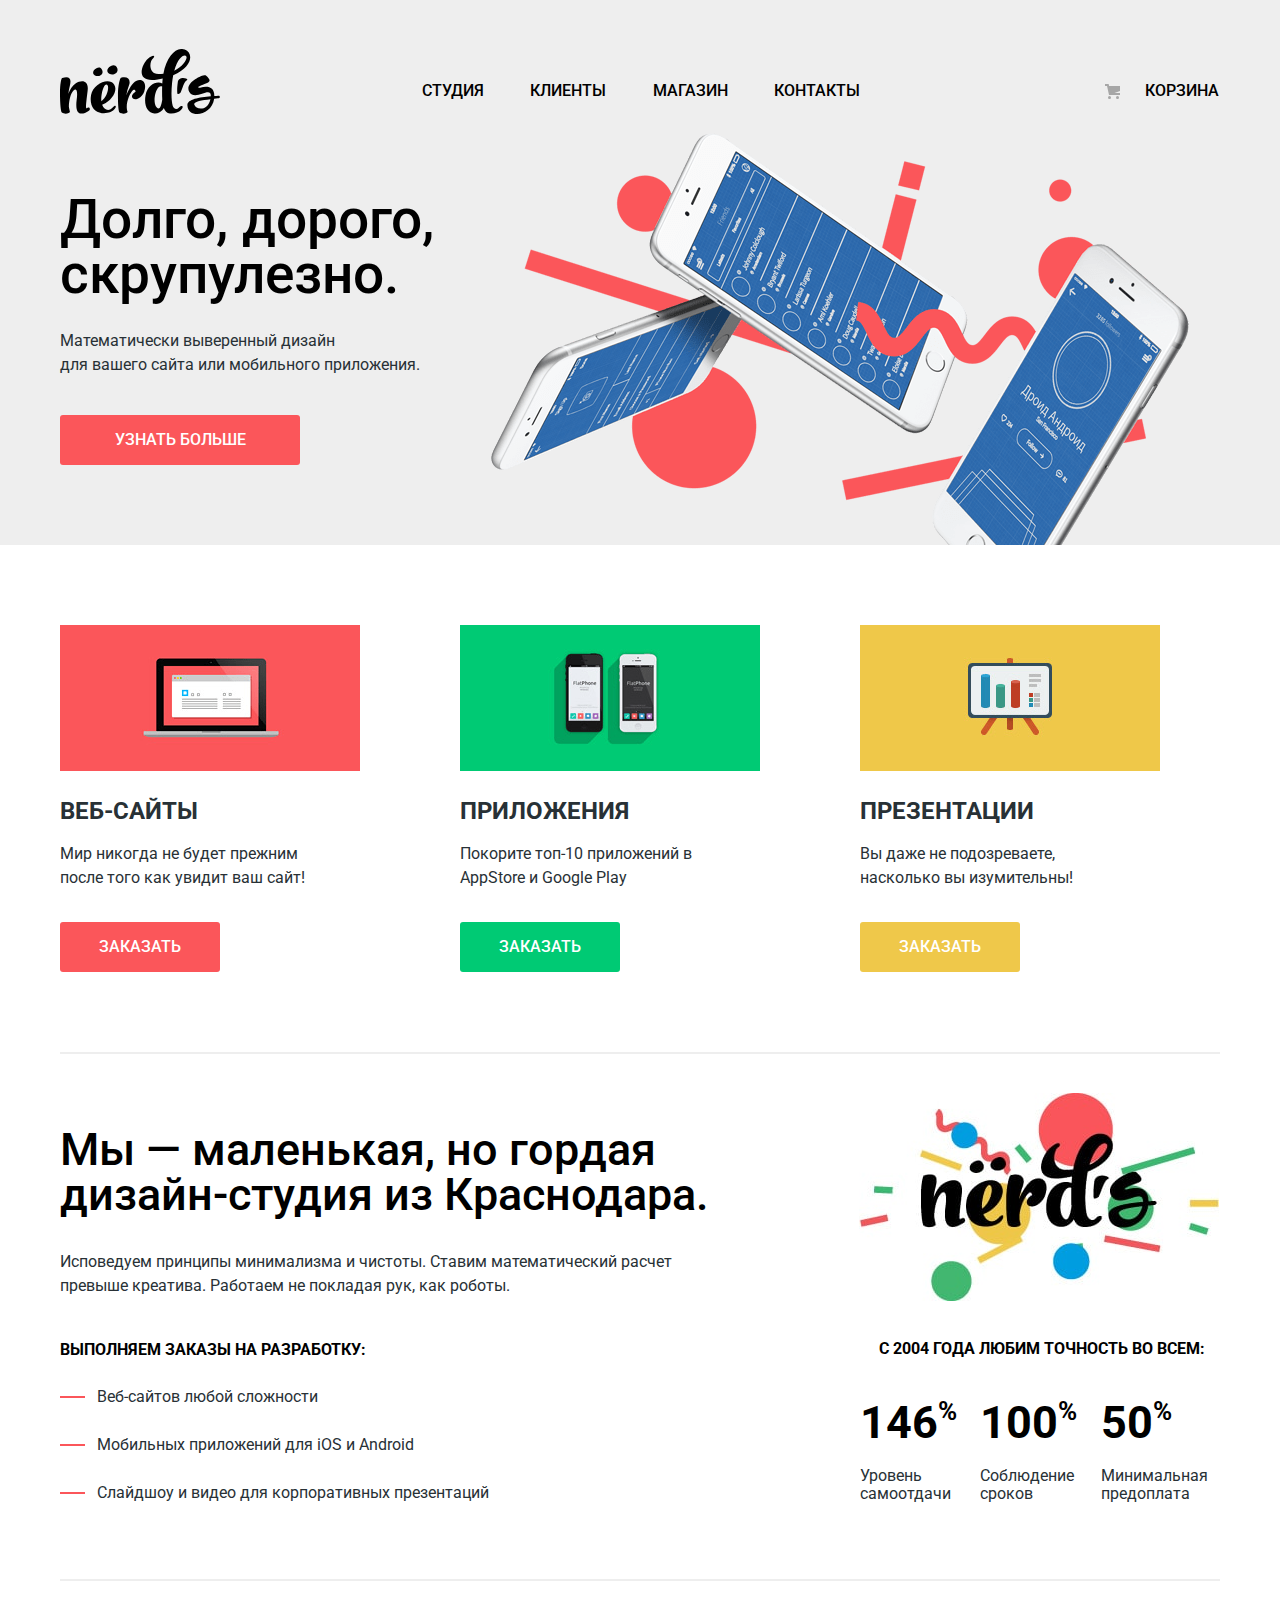
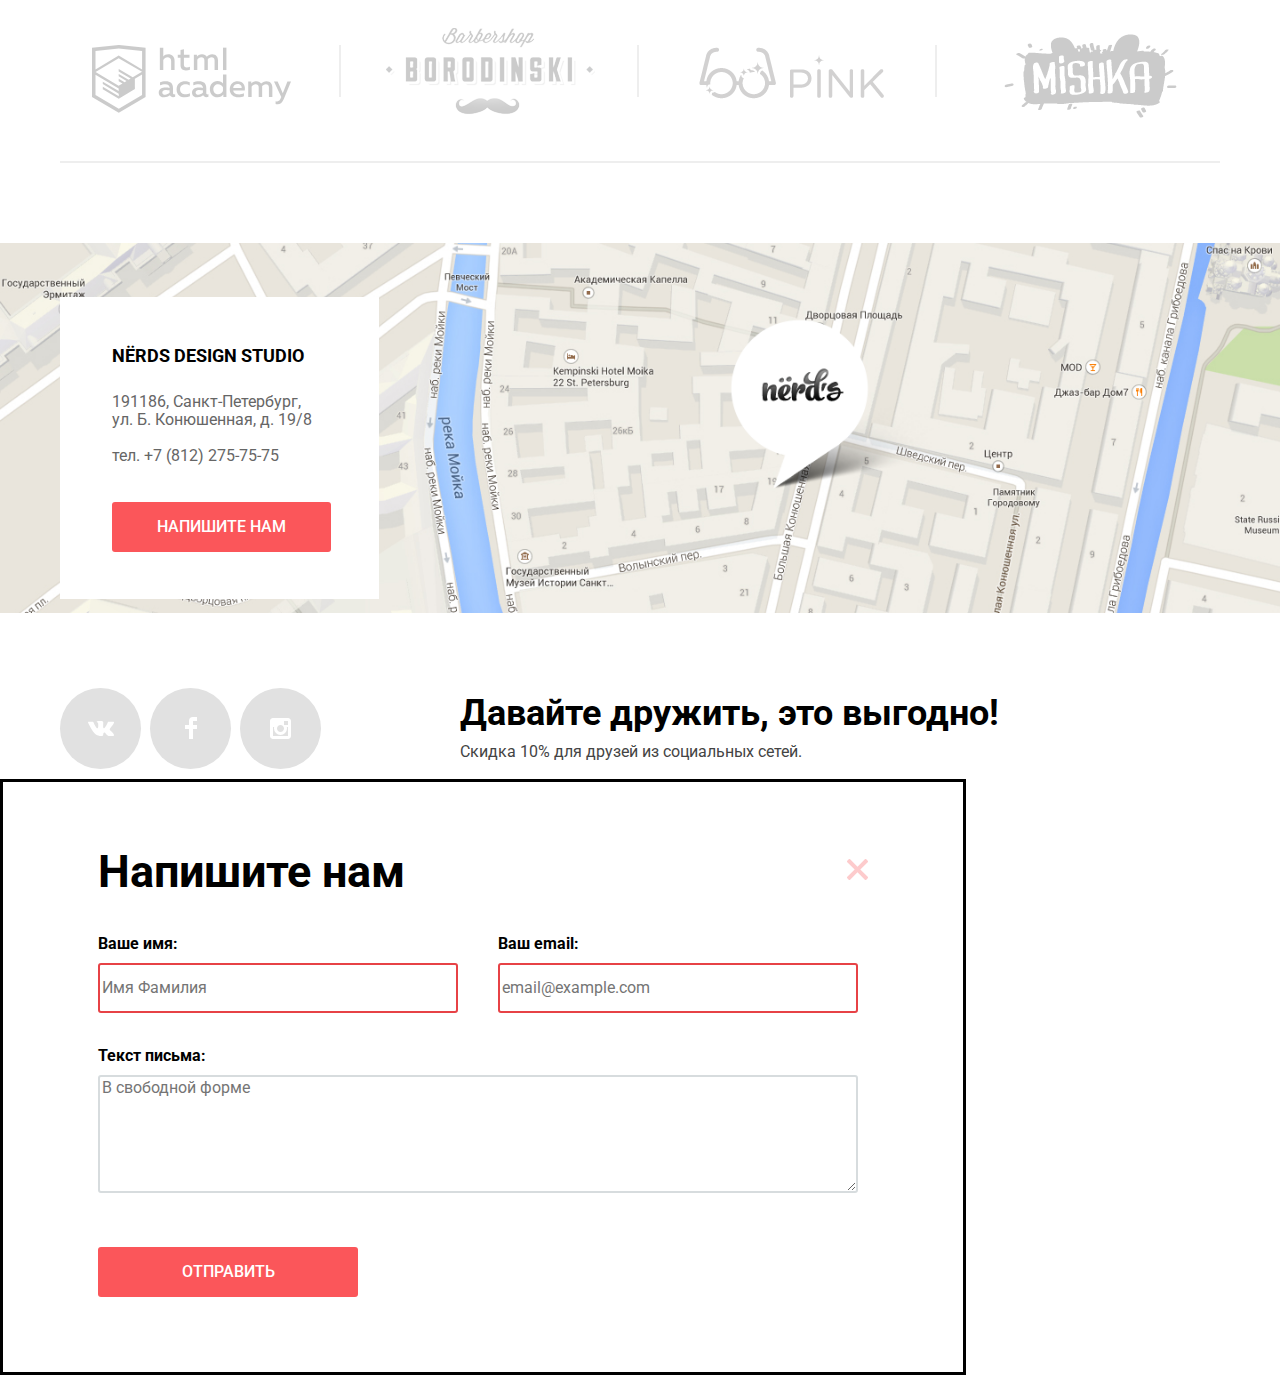
==== index.html @ 4879857f "Допилил сетку" ====
<!DOCTYPE html>
<html class="page" lang="ru">
<head>
	<meta charset="utf-8">
	<title>HTML Academy: Нёрдс</title>
	<link href="https://fonts.googleapis.com/css2?family=Roboto:wght@400;500;700&display=swap" rel="stylesheet">
	<link rel="stylesheet" href="css/styles.css">
</head>
<body class="page-body">
    <header class="main-header">
    	<div class="container">
    		<div class="main-navigation-wrapper">
    		    <a class="logo"><img src="img/nerds-logo.svg" width="160" height="65" alt="Nerds-логотоп компании"></a>
		        <nav class="main-navigation">
		    	    <ul class="site-navigation">
		    		    <li><a href="#">Студия</a></li>
		    		    <li><a href="#">Клиенты</a></li>
		    		    <li><a href="catalog.html">Магазин</a></li>
		    		    <li><a href="#">Контакты</a></li>
		    	    </ul>
		        </nav>
		        <div class="cart">
		        	<a href="#">Корзина</a>
		        </div>
	    	</div>
    	</div>
        <div class="slider">
        	<div class="container">
	    	    <div class="slider-images">
	        		<figure class="slide slide1">
		                <article class="slide-item">
		                    <h2>Долго, дорого,<br>скрупулезно.</h2>
		                    <p>Математически выверенный дизайн<br>
		                        для вашего сайта или мобильного приложения.
		                    </p>
		                    <a href="#">Узнать больше</a>
		                </article>
		        		<!-- <img src="img/slide1.png" width="760" height="431" alt="Три мобильных телефона"> -->
	        		</figure>
	        		<figure class="slide slide2 slide-hidden">
		                <article class="slide-item">
		                    <h2>Любим математику<br>как никто другой</h2>
		                    <p>Ни какого креатива, только математические формулы<br>для расчета идеальных пропорций</p>
		                    <a href="#">Узнать больше</a>
		                </article>
		        		<img src="img/slide2.png" width="760" height="431" alt="Два монитора">
	        		</figure>
	        		<figure class="slide slide3 slide-hidden">
		                <article class="slide-item">
		                    <h2>Только ночь,<br>только хардкор</h2>
		                    <p>Работаем днем, как все? Мы против этого.<br>
		                        Ближе к полуночи работа только начинается.
		                    </p>
		                    <a href="#">Узнать больше</a>
		                </article>
		        		<img src="img/slide3.png" width="760" height="431" alt="Телефон и планшет">
	        		</figure>
	    	    </div>
	    	    <div class="slider-switch visually-hidden">
	                <fieldset>
	                    <legend class="visually-hidden">Выбор слайда</legend>
	        		        <input type="radio" name="slide" value="1" checked aria-label="Перейти к первому слайду">
	        		        <input type="radio" name="slide" value="2" aria-label="Перейти к вторму слайду">
	        		        <input type="radio" name="slide" value="3" aria-label="Перейти к третьему слайду">
	                </fieldset>
	            </div>
    	    </div>
    	</div>
    </header>
    <main>
    	<h1 class="visually-hidden">Нёрдс - дизайн-студия из Краснодара</h1>
        <section>
    	    <h2 class="visually-hidden">Наши услуги</h2>
    	    <div class="container">
	    	    <ul class="services">
		            <li class="services-website">
	                	<img src="img/icon-web.png" width="300" height="146" alt="Ноутбук">
			            <h3>Веб-сайты</h3>
	        		    <p>Мир никогда не будет прежним<br>
	        		    после того как увидит ваш сайт!
	        		    </p>
	        		    <a class="button-services" href="#">Заказать</a>
			        </li>
			        <li class="services-apps">
	                	<img src="img/icon-apps.png" width="300" height="146" alt="Два мобильных телефона">
	          		  	<h3>Приложения</h3>
	          		  	<p>Покорите топ-10 приложений в<br>
	          		  		AppStore и Google Play
	          		  	</p>
	          		  	<a class="button-services" href="#">Заказать</a>
	          	</li>
	          	<li class="services-presentation">
	                <img src="img/icon-presentation.png" width="300" height="146" alt="Флипчарт">
	          		<h3>Презентации</h3>
	          		<p>Вы даже не подозреваете,<br>
	          		  насколько вы изумительны!
	          		</p>
	          		<a class="button-services" href="#">Заказать</a>
	              	</li>
	            </ul>
        	</div>
        </section>
        <div class="container">
        	<div class="main-article-wrapper">
        	    <article class="main-article">
		        	<p class="main-article-header">Мы — маленькая, но гордая дизайн-студия из Краснодара.</p>
		          	<p>Исповедуем принципы минимализма и чистоты. Ставим математический расчет<br>
		          	превыше креатива. Работаем не покладая рук, как роботы.
		          	</p>
		          	<h4>Выполняем заказы на разработку:</h4>
		          	<ul class="list-jobs">
		          		<li>Веб-сайтов любой сложности</li>
		          		<li>Мобильных приложений для iOS и Android</li>
		          		<li>Слайдшоу и видео для корпоративных презентаций</li>
		          	</ul>
		        </article>
		        <section class="aside">
		        	  	<img class="img-logo-color" src="img/nerds-logo-color.jpg" width="360" height="208" alt="Логотип в цвете">
		        	  	<table class="advantage">
		        	  		<caption>C 2004 года Любим точность во всем:</caption>
		        		    <tr class="big-text">
		            			<td>146<span>%</span></td>
		            			<td>100<span>%</span></td>
		            			<td>50<span>%</span></td>
		        		    </tr>
		            		<tr class="advantage-tr2">
		            			<td>Уровень самоотдачи</td>
		            			<td>Соблюдение сроков</td>
		            			<td>Минимальная предоплата</td>
		            		</tr>
		        		</table>
		        </section>
	    	</div>
    	</div>
        <section class="partners">
        	<div class="container">
        		<h2 class="visually-hidden">Наши партнеры</h2>
		        	<ul class="partners-list">
	            	<li class="partners-item-1">
	        			<a href="#"><img src="img/logo-html-academy.svg" width="199" height="68" alt="HTML Academy"></a>
	        		</li>
	        		<li class="partners-item-2">
	        			<a href="#"><img src="img/logo-borodinski.svg" width="209" height="90" alt="Borodinski"></a>
	        		</li>
	        		<li class="partners-item-3">
	        			<a href="#"><img src="img/logo-pink.svg" width="185" height="52" alt="Pink"></a>
	        		</li>
	        		<li class="partners-item-4">
	        			<a href="#"><img src="img/logo-mishka.svg" width="173" height="84" alt="MISHKA"></a>
	        		</li>
	            </ul>
		    </div>
        </section>	
    </main>
    <footer>
      	<section class="map">
      		<a href="#"><img class="map-img" src="img/map.png" width="1180" height="416" alt="Map"></a>
      		<div class="container">
	      		<section class="adress">
		      	    <h2>Nёrds design studio</h2>
		          	<p>191186, Санкт-Петербург,<br>
		          	ул. Б. Конюшенная, д. 19/8<br><br>
		          	тел. +7 (812) 275-75-75
		          	</p>
		          	<a href="#">Напишите нам</a>
	      		</section>
	      	</div>
      	</section>
      	<div class="container">
        	<div class="social">
		       	<section class="social-button">
	        		<ul>
	            		<li><a href="#"><span class="visually-hidden">Вконтакте</span><img src="img/vk-icon.svg" width="26" height="15" alt="Вконтакте"></a></li>
	            		<li><a href="#"><span class="visually-hidden">Фейсбук</span><img src="img/fb-icon.svg" width="12" height="22" alt="Фейсбук"></a></li>
	            		<li><a href="#"><span class="visually-hidden">Инстаграм</span><img src="img/insta-icon.svg" width="21" height="21" alt="Инстаграм"></a></li>
	        	    </ul>
		        </section>
		        <section class="social-text">
		        	<h2>Давайте дружить, это выгодно!</h2>
		        	<p>Скидка 10% для друзей из социальных сетей.</p>
		        </section>
		    </div>
	    </div>
    </footer>
    <form class="popup-feedback" action="https://echo.htmlacademy.ru" method="post">
    	<div class="popup-feedback-container">
	    	<div class="popup-feedback-header">
	    		<h2>Напишите нам</h2>
	        	<button class="button-close"><img src="img/close-cross.svg" alt="Закрыть"></button>
	        </div>
	        <div class="popup-feedback-personal">
		        <label>
		            <span>Ваше имя:</span>
		            <input type="text" name="name" placeholder="Имя Фамилия" required>
		        </label>
		        <label>
		            <span>Ваш email:</span>
		            <input type="email" name="email" placeholder="email@example.com" required>
		        </label>
		    </div>
		    
		        <label>
		            <span>Текст письма:</span>
		            <textarea class="popup-textarea" name="textarea" placeholder="В свободной форме" required></textarea>
		        </label>
		    <button class="button-submit" type="submit">Отправить</button>
	    </div>
    </form>
</body>
</html>
---- css/styles.css ----
/*---------------GLOBAL---------------*/

/*outline: 5px solid rgba(0, 255, 255, 0.3);
  	outline-offset: -5px;*/

:root {
	--white: #FFFFFF;
	--grey-extra-light: #D7DCDE;
	--grey-light: #B4B9BB;
    --grey: #EEEEEE;
	--grey-dark: #DFDFDF;
	--grey-extra-dark: #D5D5D5;
	--grey-special: #666666;
	--grey-for-social: #E1E1E1;
	--grey-page-button: #DBDBDB;

	--black: #000000;
	--black-light: #283136;
	--black-extra-light: #444444;
	
	--red: #FB565A;
	--red-dark: #E74246;
	--red-extra-dark: #D7373B;

	--green: #00CA74;
	--green-dark: #00BC6C;
	--green-extra-dark: #00AA62;

	--yellow: #EFC84A;
	--yellow-dark: #EAB534;
	--yellow-extra-dark: #E5A722;
}

body {
	min-width: 1180px;
	margin: 0;
	padding: 0;
	font-family: "Roboto", "Arial", sans-serif;
	font-size: 16px;
	line-height: 24px;
	font-weight: 400;
	color: var(--black);
	background-color: var(--white);
}

a {
	text-decoration: none;
}

img {
	max-width: 100%;
	height: auto;
}

h1 {
	margin: 0;
	font-weight: 500;
	font-size: 55px;
	line-height: 55px;
}
figure {
	margin: 0;
}

.visually-hidden {
	display: none;
}

.page {
  height: 100%;
}

.page-body {
  min-height: 100%;
  display: grid;
  grid-template-rows: min-content 1fr min-content;
  align-content: start;
}



/*---------------INDEX.HTML---------------*/
.main-header {
	background-color: var(--grey);	
}

.logo {
	
}

.main-navigation-wrapper {
	margin-top: 49px;
	width: 100%;
	display: flex;
  	justify-content: flex-start;
}
 
 .container {
  width: 1160px;
  margin: 0 auto;
  padding: 0 10px;
}

a.logo {
	display: block;
	margin-right: 202px;
}
a.logo:focus {
	opacity: 0.3;
}

.main-navigation, .cart {
	line-height: 30px;
	font-weight: 500;
	text-transform: uppercase;
}

.site-navigation {
	padding: 0;
	width: 438px;
	margin-top: 27px;
	list-style: none;
	display: flex;
	justify-content: space-between;
	flex-wrap: wrap;
}

.site-navigation a, .cart a {
	color: var(--black);
}

.site-navigation a:hover, .cart a:hover {
	color: #FB565A;
}

.site-navigation a:focus, .cart a:focus {
	color: var(--black);
	/*opacity: 0.3;*/
}

.cart {
	height: 30px;
	padding: 0;
	margin-left: 245px;
	margin-top: 27px;
	background-image: url('../img/cart-icon.svg');
	background-repeat: no-repeat;
	background-position: left center;
}

.cart a {
	padding: 0;
	padding-left: 40px;
}

.slide {
	display: flex;
	justify-content: space-between;
}

.slide-item {
	padding-top: 70px;
}
.slide-item img {
	padding-bottom: 5px;
}
.slide-item h2 {
	font-weight: 500;
	font-size: 55px;
	line-height: 55px;
	margin: 0;
}

.slide-item p {
	color: var(--black-light);
	margin-top: 27px;
}

.slide-item a {
	margin-top: 38px;
	margin-bottom:80px;
	font-weight: 500;
	line-height: 18px;
	text-transform: uppercase;
	color: var(--white);
	background-color: var(--red);
	border-radius: 3px;
	width: 240px;
	height: 50px;
	display: flex;
	justify-content:center;
	align-items:center;
}

.slide-item a:hover {
	background-color: var(--red-dark);
}

.slide-item a:focus {
	background-color: var(--red-extra-dark);
	color: rgba(255, 255, 255, 0.3);
	box-shadow: inset 0px 3px 0px rgba(0, 1, 1, 0.1);
}

.slide1 {
	background: url('../img/slide1.png') no-repeat;
	background-position-x: 397px;
	background-position-y: -7px;
}

.slide2 {
	background: url('../img/slide2.png') no-repeat;
	background-position: right top;
}

.slide3 {
	background: url('../img/slide3.png') no-repeat;
	background-position: right top;
}

.slide-hidden {
	display: none;
}

.slider-switch {
	position: absolute;
	left: 300px;
	bottom: 300px;
}
.slider-switch fieldset {
	border: none;
}

.services {
	list-style: none;
	color: var(--black-light);
	margin: 0;
	margin-top: 80px;
	display: flex;
	padding-left: 0;
}

.services img {
	display: block;
}

.services li:nth-child(2) {
	margin-right: 100px;
	margin-left: 100px;
}

.services h3 {
	margin: 0;
	margin-top: 25px;
	margin-bottom: 16px;
	font-weight: bold;
	font-size: 24px;
	line-height: 30px;
	text-transform: uppercase;
}

.services p {
	margin: 0;
	margin-bottom: 32px;
}

.button-services {
	font-weight: 500;
	line-height: 18px;
	text-transform: uppercase;
	color: var(--white);
	border-radius: 3px;
	width: 160px;
	height: 50px;
	display: flex;
	justify-content: center;
	align-items: center;
}

.services-website a {
	background-color: var(--red);
}

.services-website a:hover {
	background-color: var(--red-dark);
}	

.services-website a:focus {
	background-color: var(--red-extra-dark);
	color: rgba(255, 255, 255, 0.3);
	box-shadow: inset 0px 3px 0px rgba(0, 1, 1, 0.1);
}

.services-apps a {
	background-color: var(--green);
}

.services-apps a:hover {
	background-color: var(--green-dark);
}	

.services-apps a:focus {
	background-color: var(--green-extra-dark);
	color: rgba(255, 255, 255, 0.3);
	box-shadow: inset 0px 3px 0px rgba(0, 1, 1, 0.1);
}

.services-presentation a {
	background-color: var(--yellow);
}

.services-presentation a:hover {
	background-color: var(--yellow-dark);
}	

.services-presentation a:focus {
	background-color: var(--yellow-extra-dark);
	color: rgba(255, 255, 255, 0.3);
	box-shadow: inset 0px 3px 0px rgba(0, 1, 1, 0.1);
}

.main-article p, .list-jobs {
	color: var(--black-light);
}

.main-article-wrapper {
	padding: 0;
	display: flex;
	justify-content: space-between;
	border-top: 2px solid var(--grey);
	margin-top: 80px;
	margin-bottom: 74px;
}

.main-article {
	width: 700px;
	padding-top: 73px;
}

.aside {
	padding: 0;
	padding-top: 39px;
}

.img-logo-color {
	display: block;
}

p.main-article-header {
	margin: 0;
	margin-bottom: 33px;
	font-weight: 500;
	font-size: 45px;
	line-height: 45px;
	color: var(--black);
}

.main-article h4 {
	font-weight: 700;
	text-transform: uppercase;
	margin-top: 40px;
	margin-bottom: 23px;
}

.list-jobs {
	margin: 0;
	padding: 0;
}

.list-jobs li {
	list-style: none;
	background: url('../img/red-line.png') left no-repeat;
	list-style-position: inside;
	padding-left: 37px;
	margin-bottom: 24px;
}

.list-jobs li:last-child {
	margin: 0;
}

.advantage {
	margin-top: 39px;
	width: 361px;
	line-height: 18px;
	color: var(--black-light);
	border-collapse: collapse;
}

.advantage caption {
	font-weight: 700;
	text-transform: uppercase;
	color: var(--black);
	padding-left: 4px;
	margin-bottom: 32px;
}

.advantage td {
	width: 32%;
}

.advantage-tr2 td {
	padding-top: 11px;
}

.big-text {
	padding-top: 2px;
	font-weight: 700;
	font-size: 45px;
	line-height: 64px;
	height: 64px;
	color: var(--black);
}

.big-text span{
	font-weight: 700;
	font-size: 26px;
	line-height: 40px;
	vertical-align: top;
}

.partners-list {
	height: 180px;
	padding: 0;
	margin: 0;
	margin-bottom: 80px;
	list-style: none;
	display: flex;
	border-top: 2px solid var(--grey);
	border-bottom: 2px solid var(--grey);
}

.partners-list li:nth-child(n+2) {
	background: url('../img/grey-line.png') left no-repeat;
	background-position: left center;
}

.partners-item-1 {
	box-sizing: border-box;
	flex-basis: 279px;
	padding-top: 64px;
	padding-left: 32px;
}

.partners-item-2 {
	box-sizing: border-box;
	flex: 0 0 298px;
	padding-top: 47px;
	padding-left: 47px;
}

.partners-item-3 {
	box-sizing: border-box;
	flex-basis: 298px;
	padding-top: 66px;
	padding-left: 62px;
}
.partners-item-4 {
	box-sizing: border-box;
	flex-basis: 279px;
	padding-top: 53px;
	padding-left: 69px;
}

.partners-list a {
	opacity: 0.2;
}

.partners-list a:hover {
	opacity: 1;
}

.partners-list a:focus {
	opacity: 0.1;
}

.map {
	position: relative;
}
.map-img {
	width: 100%;
}

.adress {
	box-sizing: border-box;
	position: absolute;
	top: 54px;
	background-color: var(--white);
	width: 319px;
	line-height: 18px;
	color: var(--grey-special);
	padding-left: 52px;
	margin-bottom: 117px;
}

.adress h2 {
	margin: 0;
	padding-top: 44px;
	font-weight: 700;
	font-size: 18px;
	line-height: 30px;
	text-transform: uppercase;
	color: var(--black);
}

.adress p {
	margin: 0;
	padding-top: 22px;
}

.adress a {
	width: 219px;
	height: 50px;
	display: flex;
	justify-content: center;
	align-items: center;
	margin-top: 37px;
	font-weight: 500;
	line-height: 18px;
	text-transform: uppercase;
	background-color: var(--red);
	color: var(--white);
	border-radius: 3px;
	margin-bottom: 47px;
} 

.adress a:hover {
	background-color: var(--red-dark);
}	

.adress a:focus {
	background-color: var(--red-extra-dark);
	color: rgba(255, 255, 255, 0.3);
	box-shadow: inset 0px 3px 0px rgba(0, 1, 1, 0.1);
}

.social {
	display: flex;
}

.social-button ul{
	margin: 0;
	padding: 0;
	margin-top: 68px;
	list-style: none;
	width: 261px;
	display: flex;
	justify-content: space-between;
}

.social-button li>a {
	display: flex;
	justify-content: center;
	align-items: center;
}

.social-text {
	margin-left: 139px;
	margin-top: 75px;
}

.social-text h2 {
	margin: 0;
	padding: 0;
}

.social-text p {
	margin-top: 10px;
}

.social-button {
	list-style: none;
}

.social-button a {
	display: block;
	height: 81px;
	width: 81px;
	background: var(--grey-for-social);
	border-radius: 50%;
	text-align: center;
}

.social-button a:hover {
	background-color: var(--red-dark);
}

.social-button a:focus {
	background-color: var(--red-extra-dark);
	box-shadow: inset 0px 3px 0px rgba(0, 1, 1, 0.1);
}

.social-text h2 {
	font-weight: 700;
	font-size: 36px;
	line-height: 36px;
}
.social-text p {
	line-height: 22px;
	color: var(--black-extra-light);
}


/*----------------CATALOG.HTML---------------*/
.catalog-header {
	padding-top: 55px;
	padding-bottom: 108px;
	padding-left: 208px;
}

.site-navigation-catalog {
	padding-bottom: 13px;
	border-bottom: 2px solid var(--red);
}

.parameters-header-wrapper h3, .filter legend {
	padding-left: 0;
	font-weight: 700;
	font-size: 18px;
	line-height: 30px;
	text-transform: uppercase;
}

.parameters-header {
	margin-top: 37px;
	display: flex;
	align-items: center;
}

.parameters-header h3 {
	width: 400px;
}

.parameters-header-sort {
	width: 272px;
	display: flex;
	justify-content: space-between;
}

.parameters-header-arrows {
	box-sizing: border-box;
	width: 87px;
	padding-left: 47px;
	display: flex;
	justify-content: space-between;
}

.parameters-header-sort a {
	font-size: 14px;
	line-height: 18px;
	text-transform: uppercase;
	color: var(--black);
	opacity: 0.3;
}

.parameters-header-sort a:hover {
	opacity: 0.6;
}

.parameters-header-sort a:active, .parameters-header-sort a:focus {
	opacity: 1;
}
/*НЕ ПОНЯТНО КАК СДЕЛАТЬ 2 ССЫЛКИ АКТИВНЫМИ*/
.filter-wrapper {
	display: flex;
	margin-top: 30px;
}

.filter {
	width: 260px;
	margin-right: 140px;
}

.price-bar {
	margin-bottom: 13px;
	width: 260px;
	height: 80px;
	left: 140px;
	top: 488px;
	background: var(--grey);
	border-radius: 3px;
}


.price-diapason {
	line-height: 22px;
	color: var(--black-light);
	text-transform: uppercase;
	margin-bottom: 54px;
}

.price-diapason-start {
	margin-right: 30px;
}
.price-diapason input {
	box-sizing: border-box;
	margin-left: 9px;
	font: inherit;
	text-align: center;
	width: 78px;
	height: 38px;
	border: 0px;
	background-color: var(--grey);
	border-radius: 3px;
}

.filter fieldset {
	padding: 0;
	margin: 0;
	border: none;
}

.filter ul {
	padding: 0;
	list-style: none;
}

.filter li {
	padding-left: 15px;
	padding-bottom: 20px;
	line-height: 19px;
	color: var(--black-light);
}

.filter li:last-child {
	padding-bottom: 0;
}

/*НЕ СОВСЕМ ПОКА ПОНИМАЮ КАК РАДИО И ЧЕКБОКС СТИЛИЗОВАТЬ КАРТИНКАМИ*/

.net-choise {
	margin-bottom: 45px;
}

.features-choice {
	margin-bottom: 51px;
}

.button-submit-form {
	width: 260px;
	height: 50px;
	display: flex;
	justify-content: center;
	align-items: center;
	font: inherit;
	font-weight: 500;
	line-height: 18px;
	text-transform: uppercase;
	color: var(--black);
	border-radius: 3px;
	border: 0;
	background-color: var(--grey);
}

.button-submit-form:hover {
	background-color: var(--grey-dark);
}

.button-submit-form:focus {
	background-color: var(--grey-extra-dark);
	color: rgba(0, 0, 0, 0.3);
	box-shadow: inset 0px 3px 0px rgba(0, 1, 1, 0.1);
}


.catalog {
	margin: 0;
	padding: 0;
	display: flex;
	justify-content: space-between;
	flex-wrap: wrap;
	list-style: none;
}

.catalog-item img {
	display: block;
}

.catalog-item-img-header {
	opacity: 0.12;
}

.catalog-item-img {
	box-sizing: border-box;
	border: 1px solid rgba(0, 0, 0, 0.1);
	border-radius: 0 0 5px 5px;

}

.catalog-item {
	margin-bottom: 30px;
	position: relative;
}

.catalog-item-caption {
	position: absolute;
	top: 390px;
	background-color: var(--grey);
	line-height: 18px;
	color: var(--grey-special);
	box-sizing: border-box;
	padding-top: 26px;
	text-align: center;
	width: 360px;
	height: 230px;
	display: flex;
	flex-direction: column;
	align-items: center;
	border-radius: 0 0 5px 5px;
}

.catalog-item-caption h3 {
	margin: 0;
}

.catalog-item-caption p {
	margin-bottom: 32px;
}
a.caption-header {
	font-weight: 700;
	font-size: 18px;
	line-height: 30px;
	text-transform: uppercase;
	color: var(--black);
}

a.caption-header:hover {
	color: var(--red);
}

a.caption-header:focus {
	color: var(--black);
	color: rgba(0, 0, 0, 0.3);
}


a.buy {
	margin-bottom: 44px;
	font-weight: 500;
	line-height: 18px;
	color: var(--white);
	background-color: var(--red);
	border-radius: 3px;
	width: 200px;
	height: 50px;
	display: flex;
	justify-content:center;
	align-items:center;
}

a.buy:hover {
	background-color: var(--red-dark);
}

a.buy:focus {
	background-color: var(--red-extra-dark);
	color: rgba(255, 255, 255, 0.3); 
	box-shadow: inset 0px 3px 0px rgba(0, 1, 1, 0.1);
}

.page-button {
	margin-left: 400px;
	margin-top: 55px;
	margin-bottom: 60px;
	display: flex;
}

.page-button a {
	display: flex;
	justify-content: center;
	align-items: center;
	text-transform: uppercase;
	width: 50px;
	height: 50px;
	margin-left: 11px;
	font-weight: 500;
	line-height: 18px;
	background-color: var(--grey);
	border-radius: 3px;
	color: var(--black);
}

.page-button a:last-child {
	flex-basis: 260px;
}

.page-button a:active { /*НЕ ПОНЯТНО КК СДЕЛАТЬ ЧТОБЫ РАБОТАЛО*/
	box-shadow: none;
	background-color: rgba(0, 0, 0, 0.0001);
	border-color: var(--grey-page-button);
	box-sizing: border-box;
}

.page-button a:hover {
	background-color: var(--grey-dark);
}
.page-button a:focus {
	color: rgba(0, 0, 0, 0.3);
	background-color: var(--grey-extra-dark);
	box-shadow: inset 0px 3px 0px rgba(0, 1, 1, 0.1);
}

/*---------------POPUP---------------*/

.popup-feedback {
	width: 960px;
	height: 590px;
	border-color: var(--white);
	border: 3px solid black;
}

.popup-feedback-container {
  width: 770px;
  margin: 0 auto;
  margin-top: 63px;
}
.popup-feedback-header{
	display: flex;
	justify-content: space-between;
	margin-bottom: 37px;
}

.popup-feedback h2 {
	margin: 0;
	width: 312px;
	font-weight: 700;
	font-size: 45px;
	line-height: 53px;
}


.button-close {
	padding: 0;
	border: none;
	background-color: inherit;
	opacity: 0.3;
}

.button-close:hover {
	opacity: 1;
}

.button-close:focus {
	opacity: 0.1;
}

.popup-feedback-personal {
	width: 760px;
	display: flex;
	justify-content: space-between;
	margin-bottom: 34px;
}

.popup-feedback span {
	display: block;
	margin: 0;
	margin-bottom: 10px; 
	font-weight: 700;
	line-height: 18px;
}

.popup-feedback input {
	width: 360px;
	height: 50px;
}

.popup-feedback input, .popup-textarea {
	font: inherit;
	line-height: 18px;
	color: var(--black);
	border: 2px solid var(--grey-extra-light);
	box-sizing: border-box;
	border-radius: 3px;
}

.popup-feedback input:hover {
	border-color: var(--grey-light);
}

.popup-feedback input:focus {
	border-color: var(--black);
}

.popup-feedback input:invalid {
	border-color: var(--red-dark);
	color: var(--red-dark);
}

.popup-textarea {
	width: 760px;
	height: 118px;
}

.popup-feedback textarea:hover {
	border-color: var(--grey-light);
}

.popup-feedback textarea:focus {
	border-color: var(--black);
}

.button-submit {
	margin-top: 47px;
	font: inherit;
	border: none;
	font-weight: 500;
	line-height: 18px;
	text-transform: uppercase;
	background-color: var(--red);
	color: var(--white);
	border-radius: 3px;
	width: 260px;
	height: 50px;
	display: flex;
	justify-content: center;
	align-items: center;
}

.button-submit:hover {
	background-color: var(--red-dark);
}

.button-submit:focus {
	border: none;
	background-color: var(--red-extra-dark);
	color: rgba(255, 255, 255, 0.3);
	box-shadow: inset 0px 3px 0px rgba(0, 1, 1, 0.1);
}

.popup-feedback-hidden {
	display: none;
}
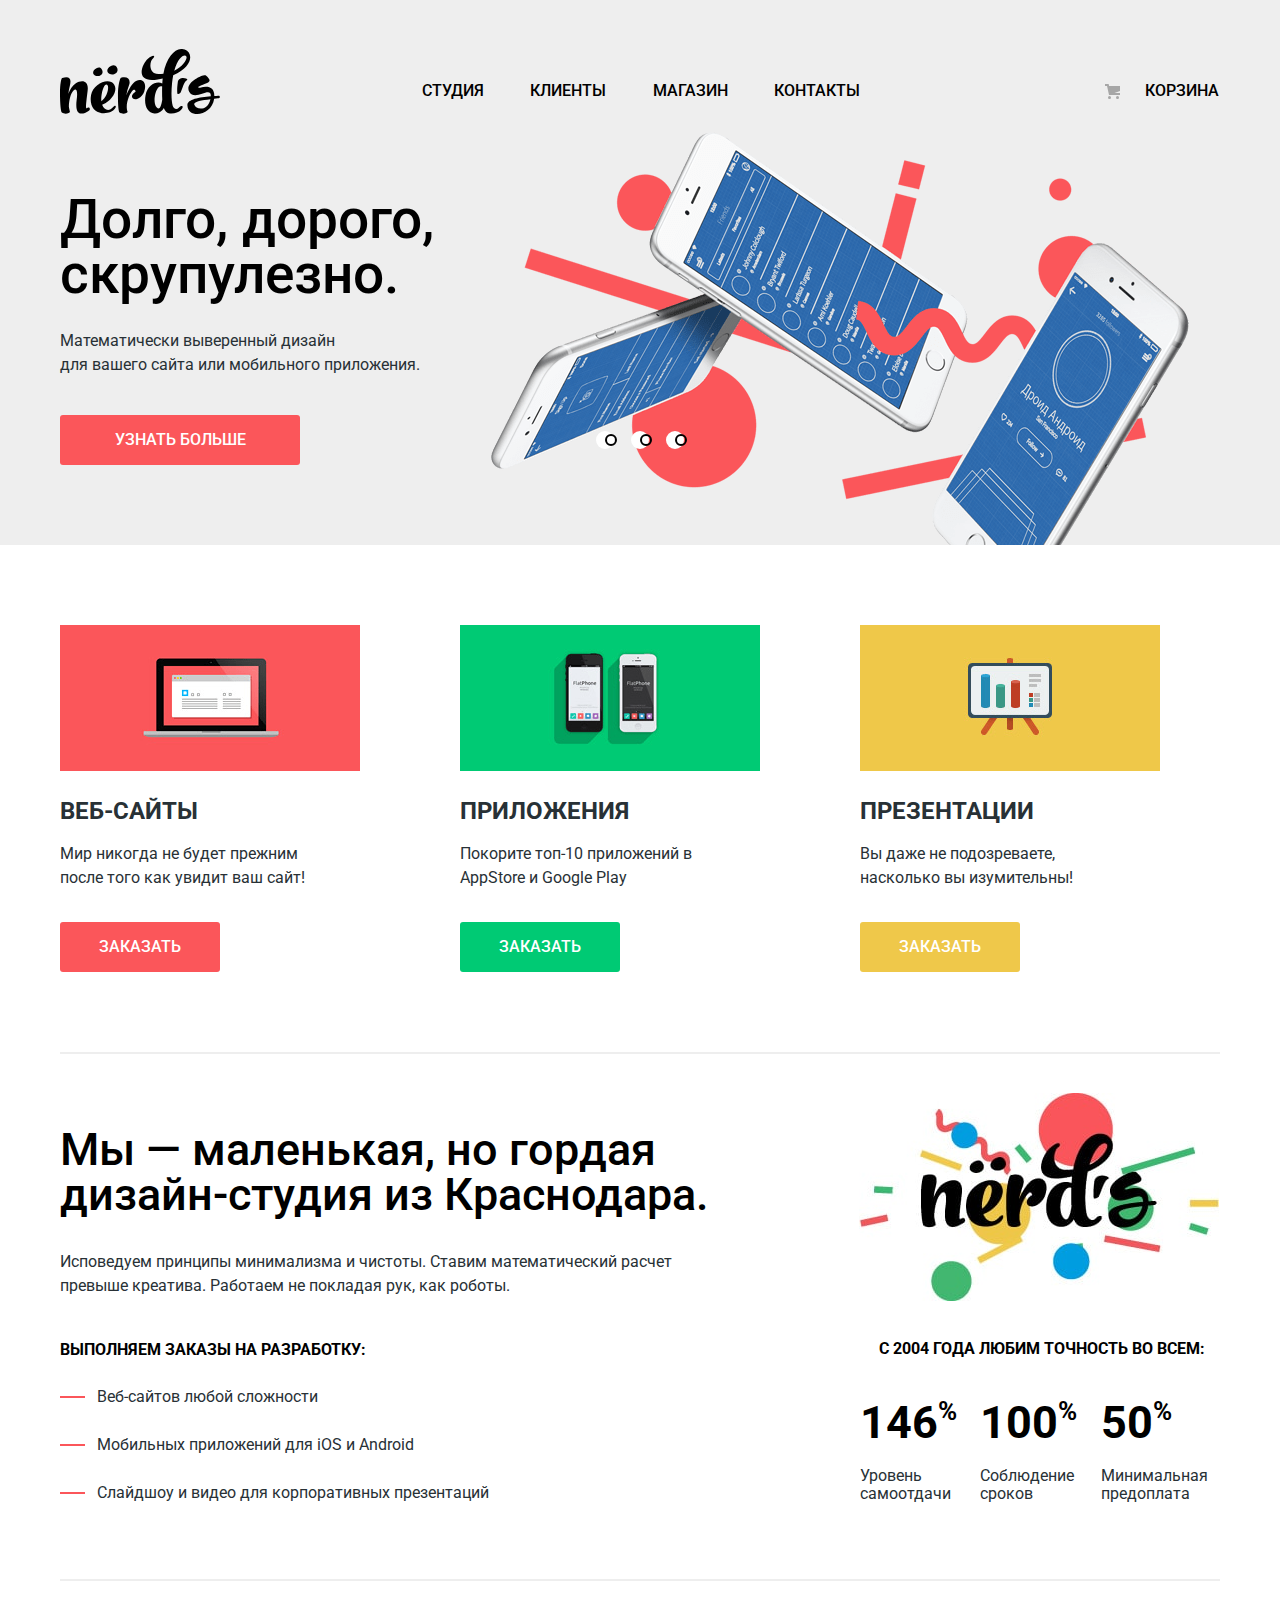
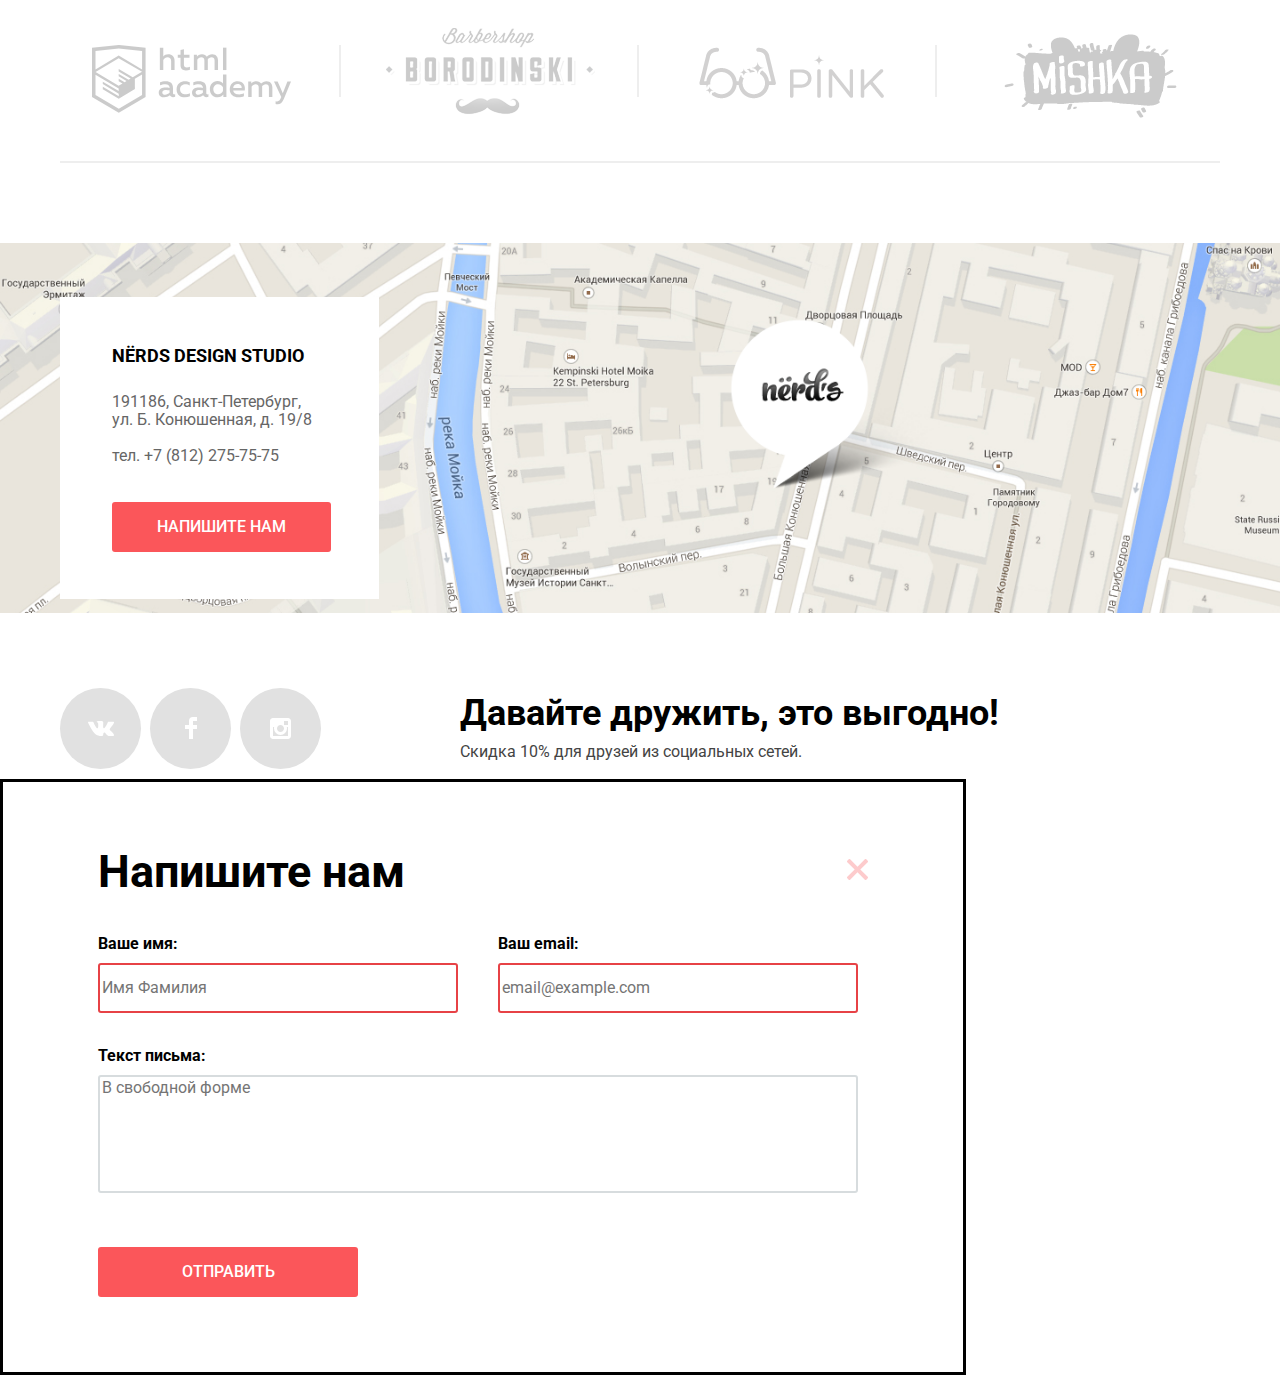
==== commit c094b279: "на проверку" ====
--- a/index.html
+++ b/index.html
@@ -16,7 +16,7 @@
 		    		    <li><a href="#">Студия</a></li>
 		    		    <li><a href="#">Клиенты</a></li>
 		    		    <li><a href="catalog.html">Магазин</a></li>
-		    		    <li><a href="#">Контакты</a></li>
+		    		    <li><a href="#">Контакты</a></li>		    		  
 		    	    </ul>
 		        </nav>
 		        <div class="cart">
@@ -24,10 +24,10 @@
 		        </div>
 	    	</div>
     	</div>
-        <div class="slider">
-        	<div class="container">
+    	<div class="container">
+        	<div class="slider">
 	    	    <div class="slider-images">
-	        		<figure class="slide slide1">
+	        		<figure class="slide slide1 slide-current">
 		                <article class="slide-item">
 		                    <h2>Долго, дорого,<br>скрупулезно.</h2>
 		                    <p>Математически выверенный дизайн<br>
@@ -35,17 +35,15 @@
 		                    </p>
 		                    <a href="#">Узнать больше</a>
 		                </article>
-		        		<!-- <img src="img/slide1.png" width="760" height="431" alt="Три мобильных телефона"> -->
 	        		</figure>
-	        		<figure class="slide slide2 slide-hidden">
+	        		<figure class="slide slide2">
 		                <article class="slide-item">
 		                    <h2>Любим математику<br>как никто другой</h2>
 		                    <p>Ни какого креатива, только математические формулы<br>для расчета идеальных пропорций</p>
 		                    <a href="#">Узнать больше</a>
 		                </article>
-		        		<img src="img/slide2.png" width="760" height="431" alt="Два монитора">
-	        		</figure>
-	        		<figure class="slide slide3 slide-hidden">
+		        	</figure>
+	        		<figure class="slide slide3">
 		                <article class="slide-item">
 		                    <h2>Только ночь,<br>только хардкор</h2>
 		                    <p>Работаем днем, как все? Мы против этого.<br>
@@ -53,17 +51,13 @@
 		                    </p>
 		                    <a href="#">Узнать больше</a>
 		                </article>
-		        		<img src="img/slide3.png" width="760" height="431" alt="Телефон и планшет">
-	        		</figure>
+		        	</figure>
 	    	    </div>
-	    	    <div class="slider-switch visually-hidden">
-	                <fieldset>
-	                    <legend class="visually-hidden">Выбор слайда</legend>
-	        		        <input type="radio" name="slide" value="1" checked aria-label="Перейти к первому слайду">
-	        		        <input type="radio" name="slide" value="2" aria-label="Перейти к вторму слайду">
-	        		        <input type="radio" name="slide" value="3" aria-label="Перейти к третьему слайду">
-	                </fieldset>
-	            </div>
+	    	    <div class="slider-switch">
+	    	    	<button class="current" type="button" aria-label="Первый слайд"></button>
+		            <button class="current" type="button" aria-label="Второй слайд"></button>
+		            <button class="current" type="button" aria-label="Третий слайд"></button>		        	
+		        </div>
     	    </div>
     	</div>
     </header>
@@ -198,7 +192,6 @@
 		            <input type="email" name="email" placeholder="email@example.com" required>
 		        </label>
 		    </div>
-		    
 		        <label>
 		            <span>Текст письма:</span>
 		            <textarea class="popup-textarea" name="textarea" placeholder="В свободной форме" required></textarea>
--- a/css/styles.css
+++ b/css/styles.css
@@ -11,12 +11,17 @@
 	--grey-dark: #DFDFDF;
 	--grey-extra-dark: #D5D5D5;
 	--grey-special: #666666;
+	--grey-page-button: #DBDBDB;
 	--grey-for-social: #E1E1E1;
-	--grey-page-button: #DBDBDB;
+	--grey-for-toggle: #ABABAB;
+	--grey-for-shadow-toggle: #CFCFCF;
+	--grey-for-slider-button: #C1C1C1;
+	
 
 	--black: #000000;
 	--black-light: #283136;
 	--black-extra-light: #444444;
+	--black-for-filter: #4D4d4D;
 	
 	--red: #FB565A;
 	--red-dark: #E74246;
@@ -79,7 +84,7 @@
 
 
 
-/*---------------INDEX.HTML---------------*/
+/*------------------------------INDEX.HTML---------------*/
 .main-header {
 	background-color: var(--grey);	
 }
@@ -153,9 +158,17 @@
 	padding-left: 40px;
 }
 
+.slider {
+	position: relative;
+}
+
 .slide {
-	display: flex;
+	display: none;
 	justify-content: space-between;
+}
+
+.slide-current {
+	display: flex;
 }
 
 .slide-item {
@@ -205,7 +218,7 @@
 .slide1 {
 	background: url('../img/slide1.png') no-repeat;
 	background-position-x: 397px;
-	background-position-y: -7px;
+	background-position-y: -8px;
 }
 
 .slide2 {
@@ -218,19 +231,34 @@
 	background-position: right top;
 }
 
-.slide-hidden {
-	display: none;
-}
-
 .slider-switch {
 	position: absolute;
-	left: 300px;
-	bottom: 300px;
-}
-.slider-switch fieldset {
+	width: 88px;
+	display: flex;
+	justify-content: space-between;
+	left: 536px;
+	bottom: 96px;
+}
+
+.slider-switch button {
+	padding: 0;
+	margin: 0;
+	width: 18px;
+	height: 18px;
+	border-radius: 50%;
 	border: none;
-}
-
+	background-color: var(--white);
+	cursor: pointer;
+}
+.current::after {
+	content: "";
+	position: absolute;
+	bottom: 3px;
+	width: 8px;
+	height: 8px;
+	border-radius: 50%;
+	border: 2px solid var(--black);
+}
 .services {
 	list-style: none;
 	color: var(--black-light);
@@ -601,7 +629,23 @@
 }
 
 
-/*----------------CATALOG.HTML---------------*/
+/*------------------------------CATALOG.HTML---------------*/
+
+.visually-hidden:not(:focus):not(:active),
+input[type="checkbox"].visually-hidden,
+input[type="radio"].visually-hidden {
+  position: absolute;
+  width: 1px;
+  height: 1px;
+  margin: -1px;
+  border: 0;
+  padding: 0;
+  white-space: nowrap;
+  clip-path: inset(100%);
+  clip: rect(0 0 0 0);
+  overflow: hidden;
+}
+
 .catalog-header {
 	padding-top: 55px;
 	padding-bottom: 108px;
@@ -660,7 +704,9 @@
 .parameters-header-sort a:active, .parameters-header-sort a:focus {
 	opacity: 1;
 }
-/*НЕ ПОНЯТНО КАК СДЕЛАТЬ 2 ССЫЛКИ АКТИВНЫМИ*/
+
+/*------------------------------FILTER---------------*/
+
 .filter-wrapper {
 	display: flex;
 	margin-top: 30px;
@@ -671,28 +717,71 @@
 	margin-right: 140px;
 }
 
-.price-bar {
+.filter fieldset {
+	padding: 0;
+	margin: 0;
+	border: none;
+}
+
+.range-filter {
+  width: 260px;
+  /*margin-top: 49px;*/
+}
+.range-controls {
+	position: relative;
 	margin-bottom: 13px;
-	width: 260px;
-	height: 80px;
-	left: 140px;
-	top: 488px;
+	height: 41px;
+	padding-top: 39px;
+  	padding-right: 20px;
+  	padding-left: 20px;
 	background: var(--grey);
 	border-radius: 3px;
 }
 
-
-.price-diapason {
+.range-controls .scale {
+  height: 2px;
+  background: var(--grey-extra-light);
+}
+
+.range-controls .bar {
+  width: 70%;
+  height: 2px;
+  background: var(--green);
+}
+
+.range-controls .toggle {
+  position: absolute;
+  top: 30px;
+  left: 0;
+  width: 4px;
+  height: 4px;
+  padding: 0;
+  border: 8px solid var(--white);
+  background-color: var(--grey-for-toggle);
+  border-radius: 50%;
+  box-shadow: 0 2px 1px 0 var(--grey-for-shadow-toggle);
+  cursor: pointer;
+}
+
+.range-controls .toggle-min {
+  left: 18px;
+}
+
+.range-controls .toggle-max {
+  left: 160px;
+}
+
+.price-controls {
 	line-height: 22px;
 	color: var(--black-light);
 	text-transform: uppercase;
 	margin-bottom: 54px;
 }
 
-.price-diapason-start {
+.min-price {
 	margin-right: 30px;
 }
-.price-diapason input {
+.price-controls input {
 	box-sizing: border-box;
 	margin-left: 9px;
 	font: inherit;
@@ -704,20 +793,14 @@
 	border-radius: 3px;
 }
 
-.filter fieldset {
-	padding: 0;
-	margin: 0;
-	border: none;
-}
-
 .filter ul {
 	padding: 0;
 	list-style: none;
 }
 
 .filter li {
-	padding-left: 15px;
-	padding-bottom: 20px;
+	padding-left: 37px;
+	padding-bottom: 22px;
 	line-height: 19px;
 	color: var(--black-light);
 }
@@ -726,7 +809,68 @@
 	padding-bottom: 0;
 }
 
-/*НЕ СОВСЕМ ПОКА ПОНИМАЮ КАК РАДИО И ЧЕКБОКС СТИЛИЗОВАТЬ КАРТИНКАМИ*/
+.filter-option label {
+  position: relative;
+  display: block;
+  cursor: pointer;
+  user-select: none;
+}
+
+.filter-input-radio + label::before {
+  content: "";
+  position: absolute;
+  left: -37px;
+  top: -2px;
+  width: 17px;
+  height: 17px;
+  border-radius: 50%;
+  border: 4px solid var(--black-for-filter);
+  opacity: 0.4;
+}
+
+.filter-input-radio:checked + label::after {
+  content: "";
+  position: absolute;
+  top: 7px;
+  left: -28px;
+  width: 7px;
+  height: 7px;
+  background-color: var(--black-for-filter);
+  opacity: 0.4;
+  border-radius: 50%;
+}
+
+.filter-input-checkbox + label::before {
+  content: "";
+  position: absolute;
+  left: -37px;
+  top: -2px;
+  width: 17px;
+  height: 17px;
+  border: 2px solid var(--black-for-filter);
+  border-radius: 5px;
+  opacity: 0.4;
+}
+
+.filter-input-checkbox:checked + label::after {
+  content: "";
+  position: absolute;
+  top: -2px;
+  left: -30px;
+  width: 22px;
+  height: 17px;
+  border: none;
+  background-image: url("../img/checkbox-onn.svg");
+  background-repeat: no-repeat;
+  background-position: 0 0;
+  opacity: 0.4;
+}
+
+
+
+
+
+
 
 .net-choise {
 	margin-bottom: 45px;
@@ -762,7 +906,6 @@
 	box-shadow: inset 0px 3px 0px rgba(0, 1, 1, 0.1);
 }
 
-
 .catalog {
 	margin: 0;
 	padding: 0;
@@ -784,7 +927,6 @@
 	box-sizing: border-box;
 	border: 1px solid rgba(0, 0, 0, 0.1);
 	border-radius: 0 0 5px 5px;
-
 }
 
 .catalog-item {
@@ -803,12 +945,24 @@
 	text-align: center;
 	width: 360px;
 	height: 230px;
-	display: flex;
+	display: none;
 	flex-direction: column;
 	align-items: center;
 	border-radius: 0 0 5px 5px;
 }
 
+.catalog-item:hover .catalog-item-caption {
+	display: flex;
+}
+
+.catalog-item:hover .catalog-item-img-header{
+	opacity: 1;
+}
+
+.catalog-item:hover {
+box-shadow: 0px 6px 15px rgba(0, 1, 1, 0.25);
+}
+
 .catalog-item-caption h3 {
 	margin: 0;
 }
@@ -816,6 +970,7 @@
 .catalog-item-caption p {
 	margin-bottom: 32px;
 }
+
 a.caption-header {
 	font-weight: 700;
 	font-size: 18px;
@@ -832,7 +987,6 @@
 	color: var(--black);
 	color: rgba(0, 0, 0, 0.3);
 }
-
 
 a.buy {
 	margin-bottom: 44px;
@@ -900,7 +1054,7 @@
 	box-shadow: inset 0px 3px 0px rgba(0, 1, 1, 0.1);
 }
 
-/*---------------POPUP---------------*/
+/*------------------------------POPUP---------------*/
 
 .popup-feedback {
 	width: 960px;
@@ -989,6 +1143,7 @@
 .popup-textarea {
 	width: 760px;
 	height: 118px;
+	resize: none;
 }
 
 .popup-feedback textarea:hover {
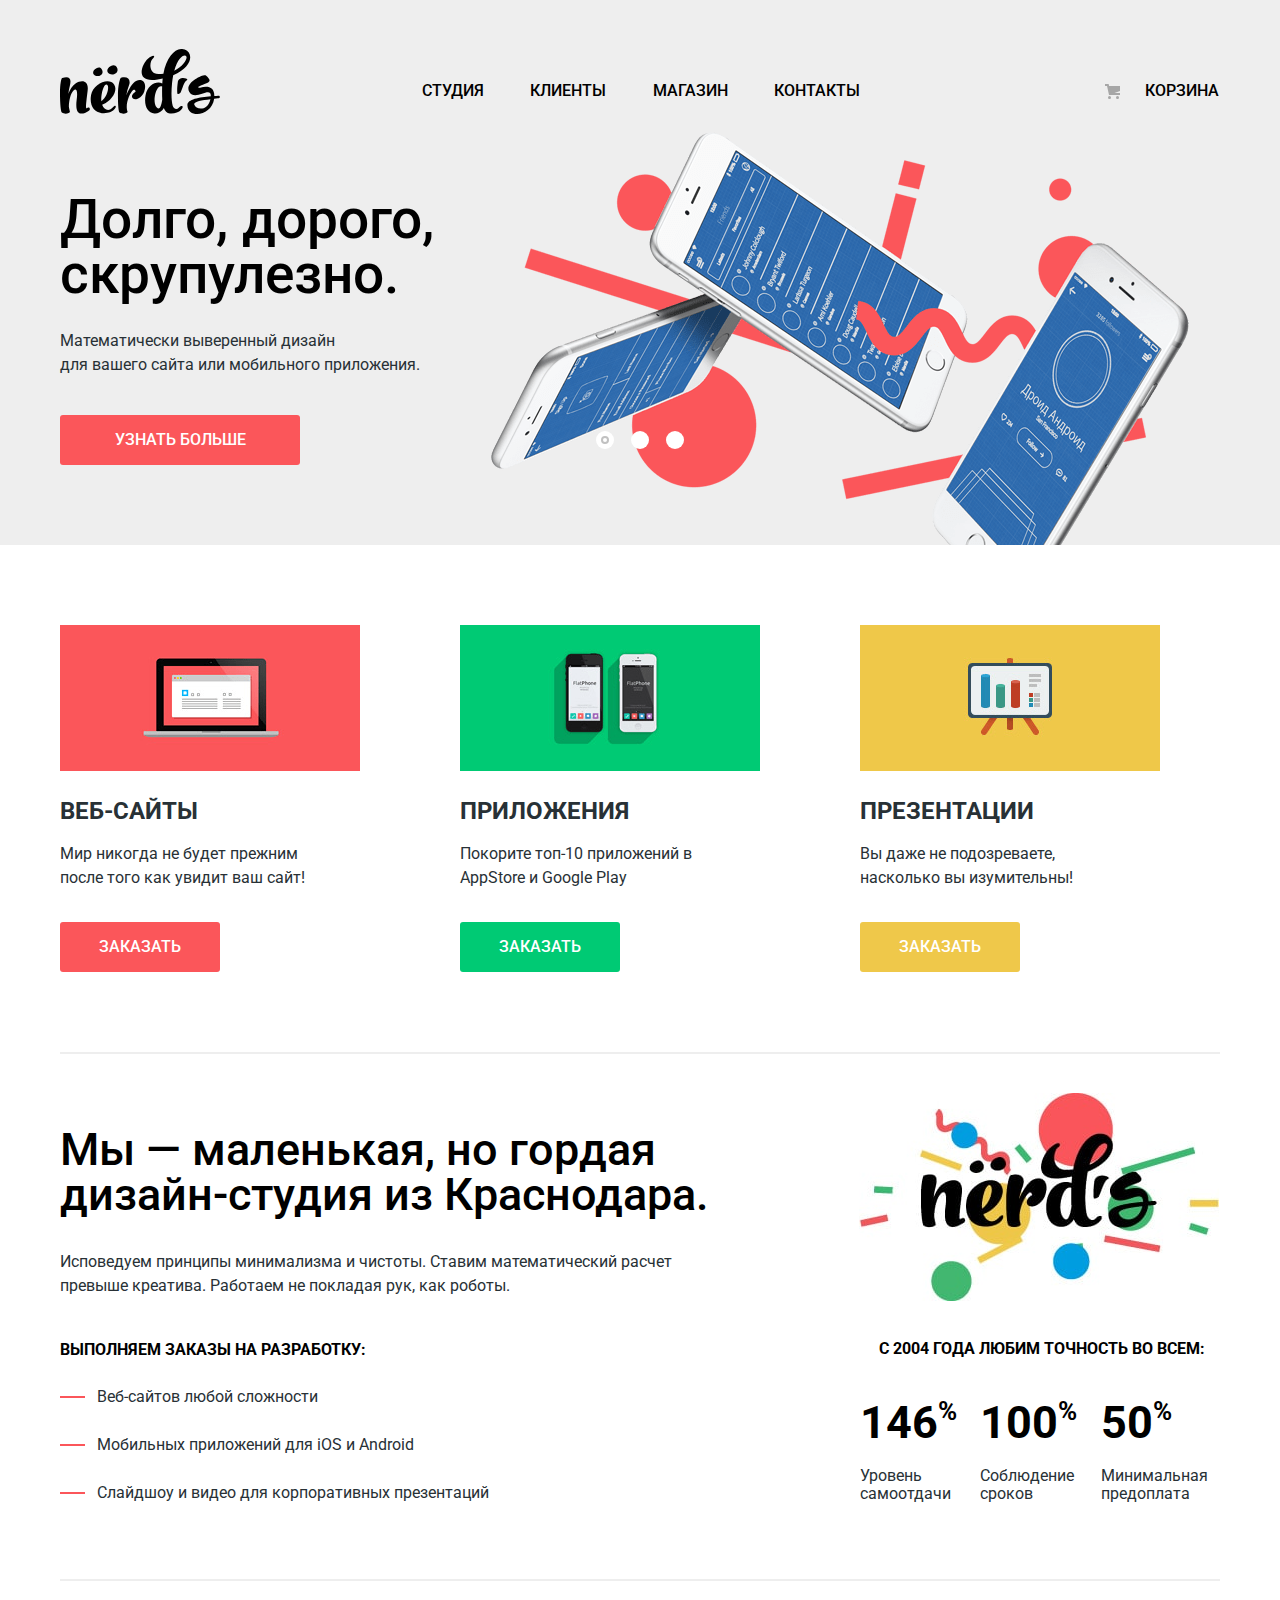
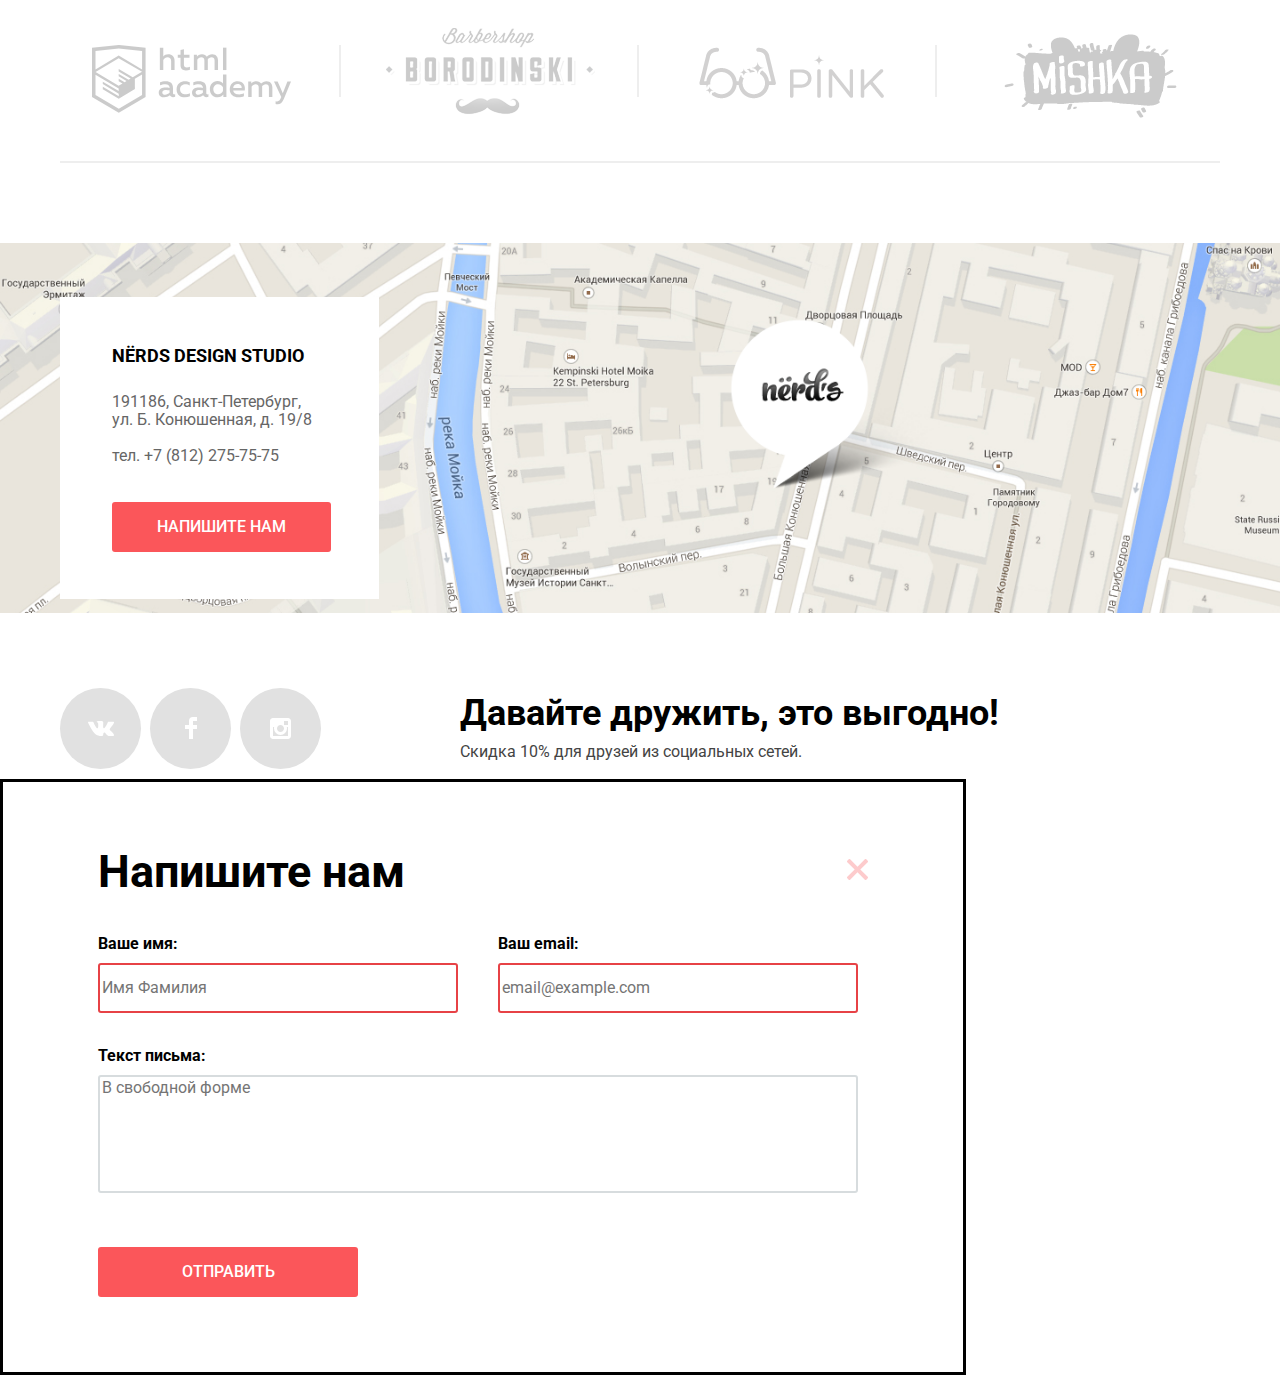
==== commit 73584d20: "закончил декор" ====
--- a/index.html
+++ b/index.html
@@ -55,8 +55,8 @@
 	    	    </div>
 	    	    <div class="slider-switch">
 	    	    	<button class="current" type="button" aria-label="Первый слайд"></button>
-		            <button class="current" type="button" aria-label="Второй слайд"></button>
-		            <button class="current" type="button" aria-label="Третий слайд"></button>		        	
+		            <button type="button" aria-label="Второй слайд"></button>
+		            <button type="button" aria-label="Третий слайд"></button>		        	
 		        </div>
     	    </div>
     	</div>
@@ -164,9 +164,15 @@
         	<div class="social">
 		       	<section class="social-button">
 	        		<ul>
-	            		<li><a href="#"><span class="visually-hidden">Вконтакте</span><img src="img/vk-icon.svg" width="26" height="15" alt="Вконтакте"></a></li>
-	            		<li><a href="#"><span class="visually-hidden">Фейсбук</span><img src="img/fb-icon.svg" width="12" height="22" alt="Фейсбук"></a></li>
-	            		<li><a href="#"><span class="visually-hidden">Инстаграм</span><img src="img/insta-icon.svg" width="21" height="21" alt="Инстаграм"></a></li>
+	            		<li>
+	            			<a href="#"><span class="visually-hidden">Вконтакте</span><svg xmlns="http://www.w3.org/2000/svg" width="26" height="15" viewBox="0 0 26 15"><path class="social-svg" fill="#FFF" d="M16.138 11.51c.956-.309 2.18 2.04 3.483 2.939.978.681 1.727.534 1.727.534l3.473-.05s1.815-.112.957-1.554c-.071-.12-.503-1.069-2.585-3.022-2.177-2.043-1.882-1.712.739-5.244 1.597-2.153 2.236-3.468 2.036-4.028-.192-.539-1.365-.399-1.365-.399L20.69.713c-.381.001-.704.119-.851.515-.003.004-.621 1.666-1.445 3.079-1.741 2.989-2.436 3.148-2.724 2.961-.661-.433-.494-1.737-.494-2.664 0-2.897.432-4.105-.846-4.417-.427-.104-.739-.172-1.828-.182-1.392-.021-2.574 0-3.244.329-.445.223-.786.712-.579.74.26.035.843.16 1.155.586.401.552.389 1.789.389 1.789s.229 3.411-.54 3.834c-.528.29-1.25-.302-2.803-3.016-.793-1.388-1.392-2.922-1.392-2.922s-.116-.285-.326-.441c-.25-.185-.6-.244-.6-.244L.848.684S.29.7.085.946c-.182.218-.015.668-.015.668s2.909 6.881 6.203 10.347c3.02 3.182 6.452 2.971 6.452 2.971h1.555s.469-.054.709-.312c.224-.24.214-.691.214-.691s-.031-2.109.935-2.419z"/></svg></a>
+	            		</li>
+	            		<li>
+	            			<a href="#"><span class="visually-hidden">Фейсбук</span><svg xmlns="http://www.w3.org/2000/svg" width="12" height="22" viewBox="0 0 12 22"><path class="social-svg" fill="#FFF" d="M12 4V0H8a4 4 0 0 0-4 4v4H0v4h4v10h4V12h4V8H8V4h4z"/></svg></a>
+	            		</li>
+	            		<li>
+	            			<a href="#"><span class="visually-hidden">Инстаграм</span><svg xmlns="http://www.w3.org/2000/svg" width="21" height="21" viewBox="0 0 21 21"><path class="social-svg" fill="#FFF" d="M18 0H3C1.35 0 0 1.35 0 3v15c0 1.65 1.35 3 3 3h15c1.65 0 3-1.35 3-3V3c0-1.65-1.35-3-3-3zm-7.5 7c1.93 0 3.5 1.57 3.5 3.5S12.43 14 10.5 14 7 12.43 7 10.5 8.57 7 10.5 7zM18 18H3V9h1.181A6.504 6.504 0 0 0 4 10.5a6.5 6.5 0 1 0 13 0 6.45 6.45 0 0 0-.181-1.5H18v9zm0-11h-4V3h4v4z"/></svg></a>
+	            		</li>
 	        	    </ul>
 		        </section>
 		        <section class="social-text">
--- a/css/styles.css
+++ b/css/styles.css
@@ -16,12 +16,14 @@
 	--grey-for-toggle: #ABABAB;
 	--grey-for-shadow-toggle: #CFCFCF;
 	--grey-for-slider-button: #C1C1C1;
+	--grey-for-sort-arrows: #A6A6A6;
 	
 
 	--black: #000000;
 	--black-light: #283136;
 	--black-extra-light: #444444;
 	--black-for-filter: #4D4d4D;
+	--black-for-sort-arrows: #231F20;
 	
 	--red: #FB565A;
 	--red-dark: #E74246;
@@ -72,14 +74,14 @@
 }
 
 .page {
-  height: 100%;
+  	height: 100%;
 }
 
 .page-body {
-  min-height: 100%;
-  display: grid;
-  grid-template-rows: min-content 1fr min-content;
-  align-content: start;
+  	min-height: 100%;
+  	display: grid;
+  	grid-template-rows: min-content 1fr min-content;
+  	align-content: start;
 }
 
 
@@ -101,9 +103,9 @@
 }
  
  .container {
-  width: 1160px;
-  margin: 0 auto;
-  padding: 0 10px;
+  	width: 1160px;
+  	margin: 0 auto;
+  	padding: 0 10px;
 }
 
 a.logo {
@@ -130,17 +132,22 @@
 	flex-wrap: wrap;
 }
 
+.site-navigation-current {
+	padding-bottom: 13px;
+	border-bottom: 2px solid var(--red);
+}
+
 .site-navigation a, .cart a {
 	color: var(--black);
 }
 
 .site-navigation a:hover, .cart a:hover {
-	color: #FB565A;
+	color: var(--red);
 }
 
 .site-navigation a:focus, .cart a:focus {
 	color: var(--black);
-	/*opacity: 0.3;*/
+	opacity: 0.3;
 }
 
 .cart {
@@ -241,6 +248,7 @@
 }
 
 .slider-switch button {
+	position: relative;
 	padding: 0;
 	margin: 0;
 	width: 18px;
@@ -253,11 +261,12 @@
 .current::after {
 	content: "";
 	position: absolute;
-	bottom: 3px;
-	width: 8px;
-	height: 8px;
+	bottom: 5px;
+	left: 5px;
+	width: 4px;
+	height: 4px;
 	border-radius: 50%;
-	border: 2px solid var(--black);
+	border: 2px solid var(--grey-for-slider-button);
 }
 .services {
 	list-style: none;
@@ -618,6 +627,11 @@
 	box-shadow: inset 0px 3px 0px rgba(0, 1, 1, 0.1);
 }
 
+.social-button a:focus .social-svg {
+	fill: var(--white);
+	opacity: 0.3;
+}
+
 .social-text h2 {
 	font-weight: 700;
 	font-size: 36px;
@@ -634,27 +648,22 @@
 .visually-hidden:not(:focus):not(:active),
 input[type="checkbox"].visually-hidden,
 input[type="radio"].visually-hidden {
-  position: absolute;
-  width: 1px;
-  height: 1px;
-  margin: -1px;
-  border: 0;
-  padding: 0;
-  white-space: nowrap;
-  clip-path: inset(100%);
-  clip: rect(0 0 0 0);
-  overflow: hidden;
+  	position: absolute;
+  	width: 1px;
+  	height: 1px;
+  	margin: -1px;
+  	border: 0;
+  	padding: 0;
+  	white-space: nowrap;
+  	clip-path: inset(100%);
+  	clip: rect(0 0 0 0);
+  	overflow: hidden;
 }
 
 .catalog-header {
 	padding-top: 55px;
 	padding-bottom: 108px;
 	padding-left: 208px;
-}
-
-.site-navigation-catalog {
-	padding-bottom: 13px;
-	border-bottom: 2px solid var(--red);
 }
 
 .parameters-header-wrapper h3, .filter legend {
@@ -689,6 +698,26 @@
 	justify-content: space-between;
 }
 
+.parameters-header-arrows a  .arrows-svg {
+	fill: var(--grey-for-sort-arrows); 
+	opacity: 0.2;
+}
+
+.parameters-header-arrows a:hover .arrows-svg {
+	fill: var(--grey-for-sort-arrows);
+	opacity: 1;
+}
+
+.parameters-header-arrows a:focus .arrows-svg {
+	fill: var(--black-for-sort-arrows);
+	opacity: 1;
+}
+
+a.parameters-arrows-active .arrows-svg {
+	fill: var(--black-for-sort-arrows);
+	opacity: 1;
+}
+
 .parameters-header-sort a {
 	font-size: 14px;
 	line-height: 18px;
@@ -701,10 +730,13 @@
 	opacity: 0.6;
 }
 
-.parameters-header-sort a:active, .parameters-header-sort a:focus {
+.parameters-header-sort a:focus {
 	opacity: 1;
 }
 
+a.parameters-sort-active {
+	opacity: 1;
+}
 /*------------------------------FILTER---------------*/
 
 .filter-wrapper {
@@ -739,36 +771,36 @@
 }
 
 .range-controls .scale {
-  height: 2px;
-  background: var(--grey-extra-light);
+  	height: 2px;
+  	background: var(--grey-extra-light);
 }
 
 .range-controls .bar {
-  width: 70%;
-  height: 2px;
-  background: var(--green);
+ 	width: 70%;
+ 	height: 2px;
+  	background: var(--green);
 }
 
 .range-controls .toggle {
-  position: absolute;
-  top: 30px;
-  left: 0;
-  width: 4px;
-  height: 4px;
-  padding: 0;
-  border: 8px solid var(--white);
-  background-color: var(--grey-for-toggle);
-  border-radius: 50%;
-  box-shadow: 0 2px 1px 0 var(--grey-for-shadow-toggle);
-  cursor: pointer;
+  	position: absolute;
+  	top: 30px;
+  	left: 0;
+  	width: 4px;
+  	height: 4px;
+  	padding: 0;
+  	border: 8px solid var(--white);
+  	background-color: var(--grey-for-toggle);
+  	border-radius: 50%;
+  	box-shadow: 0 2px 1px 0 var(--grey-for-shadow-toggle);
+  	cursor: pointer;
 }
 
 .range-controls .toggle-min {
-  left: 18px;
+  	left: 18px;
 }
 
 .range-controls .toggle-max {
-  left: 160px;
+  	left: 160px;
 }
 
 .price-controls {
@@ -781,6 +813,7 @@
 .min-price {
 	margin-right: 30px;
 }
+
 .price-controls input {
 	box-sizing: border-box;
 	margin-left: 9px;
@@ -810,67 +843,83 @@
 }
 
 .filter-option label {
-  position: relative;
-  display: block;
-  cursor: pointer;
-  user-select: none;
+  	position: relative;
+  	display: block;
+  	cursor: pointer;
+  	user-select: none;
 }
 
 .filter-input-radio + label::before {
-  content: "";
-  position: absolute;
-  left: -37px;
-  top: -2px;
-  width: 17px;
-  height: 17px;
-  border-radius: 50%;
-  border: 4px solid var(--black-for-filter);
-  opacity: 0.4;
+	content: "";
+	position: absolute;
+	left: -37px;
+	top: -2px;
+	width: 17px;
+	height: 17px;
+	border-radius: 50%;
+	border: 4px solid var(--black-for-filter);
+	opacity: 0.4;
 }
 
 .filter-input-radio:checked + label::after {
-  content: "";
-  position: absolute;
-  top: 7px;
-  left: -28px;
-  width: 7px;
-  height: 7px;
-  background-color: var(--black-for-filter);
-  opacity: 0.4;
-  border-radius: 50%;
+  	content: "";
+  	position: absolute;
+  	top: 7px;
+  	left: -28px;
+  	width: 7px;
+  	height: 7px;
+  	background-color: var(--black-for-filter);
+  	opacity: 0.4;
+  	border-radius: 50%;
+}
+
+.filter-input-radio:disabled + label::before {
+  	opacity: 0.3;
+}
+
+.filter-input-radio:disabled + label::after {
+ 	opacity: 0.3;
+}
+
+.filter-input-radio:disabled  + label {
+  	opacity: 0.3;
 }
 
 .filter-input-checkbox + label::before {
-  content: "";
-  position: absolute;
-  left: -37px;
-  top: -2px;
-  width: 17px;
-  height: 17px;
-  border: 2px solid var(--black-for-filter);
-  border-radius: 5px;
-  opacity: 0.4;
-}
-
-.filter-input-checkbox:checked + label::after {
-  content: "";
-  position: absolute;
-  top: -2px;
-  left: -30px;
-  width: 22px;
-  height: 17px;
-  border: none;
-  background-image: url("../img/checkbox-onn.svg");
-  background-repeat: no-repeat;
-  background-position: 0 0;
-  opacity: 0.4;
-}
-
-
-
-
-
-
+  	content: "";
+  	position: absolute;
+  	left: -37px;
+ 	 top: -2px;
+  	width: 26px;
+  	height: 23px;
+  	background-image: url('../img/checkbox-off.svg');
+  	background-repeat: no-repeat;
+  	opacity: 0.4;
+}
+
+.filter-input-checkbox:checked + label::before {
+  	content: "";
+  	position: absolute;
+ 	top: -2px;
+  	left: -37px;
+  	width: 26px;
+  	height: 23px;
+  	background-image: url("../img/checkbox-on.svg");
+  	background-repeat: no-repeat;
+  	opacity: 0.4;
+}
+
+.filter-input-checkbox:disabled + label::before {
+  	opacity: 0.3;
+}
+
+.filter-input-checkbox:disabled + label::after {
+  	opacity: 0.3;
+}
+
+.filter-input-checkbox:disabled  + label {
+  	opacity: 0.3;
+}
 
 .net-choise {
 	margin-bottom: 45px;
@@ -1038,12 +1087,6 @@
 	flex-basis: 260px;
 }
 
-.page-button a:active { /*НЕ ПОНЯТНО КК СДЕЛАТЬ ЧТОБЫ РАБОТАЛО*/
-	box-shadow: none;
-	background-color: rgba(0, 0, 0, 0.0001);
-	border-color: var(--grey-page-button);
-	box-sizing: border-box;
-}
 
 .page-button a:hover {
 	background-color: var(--grey-dark);
@@ -1052,6 +1095,13 @@
 	color: rgba(0, 0, 0, 0.3);
 	background-color: var(--grey-extra-dark);
 	box-shadow: inset 0px 3px 0px rgba(0, 1, 1, 0.1);
+}
+
+a.page-button-current, a.page-button-current:hover { 
+	box-shadow: none;
+	background-color: var(--white);
+	border:3px solid var(--grey-page-button);
+	box-sizing: border-box;
 }
 
 /*------------------------------POPUP---------------*/
@@ -1186,11 +1236,3 @@
 	display: none;
 }
 
-
-
-
-
-
-
-
-
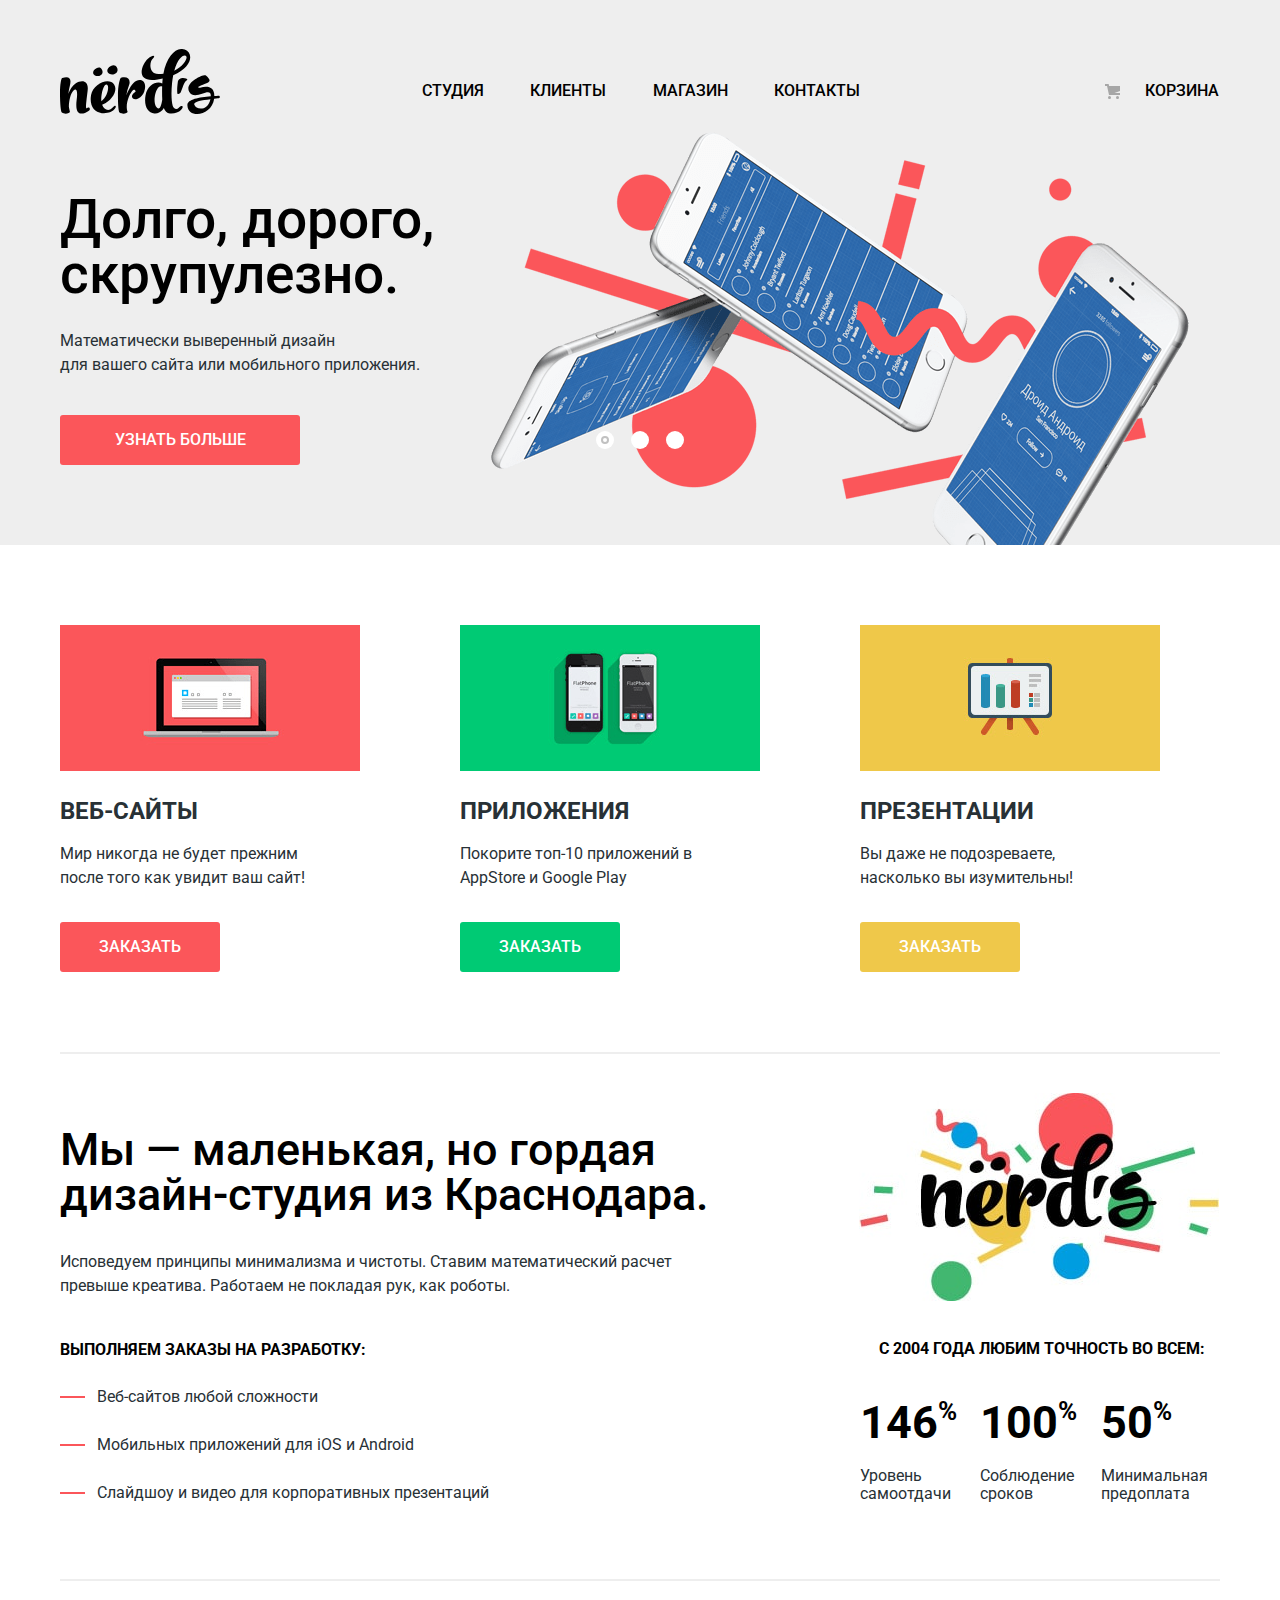
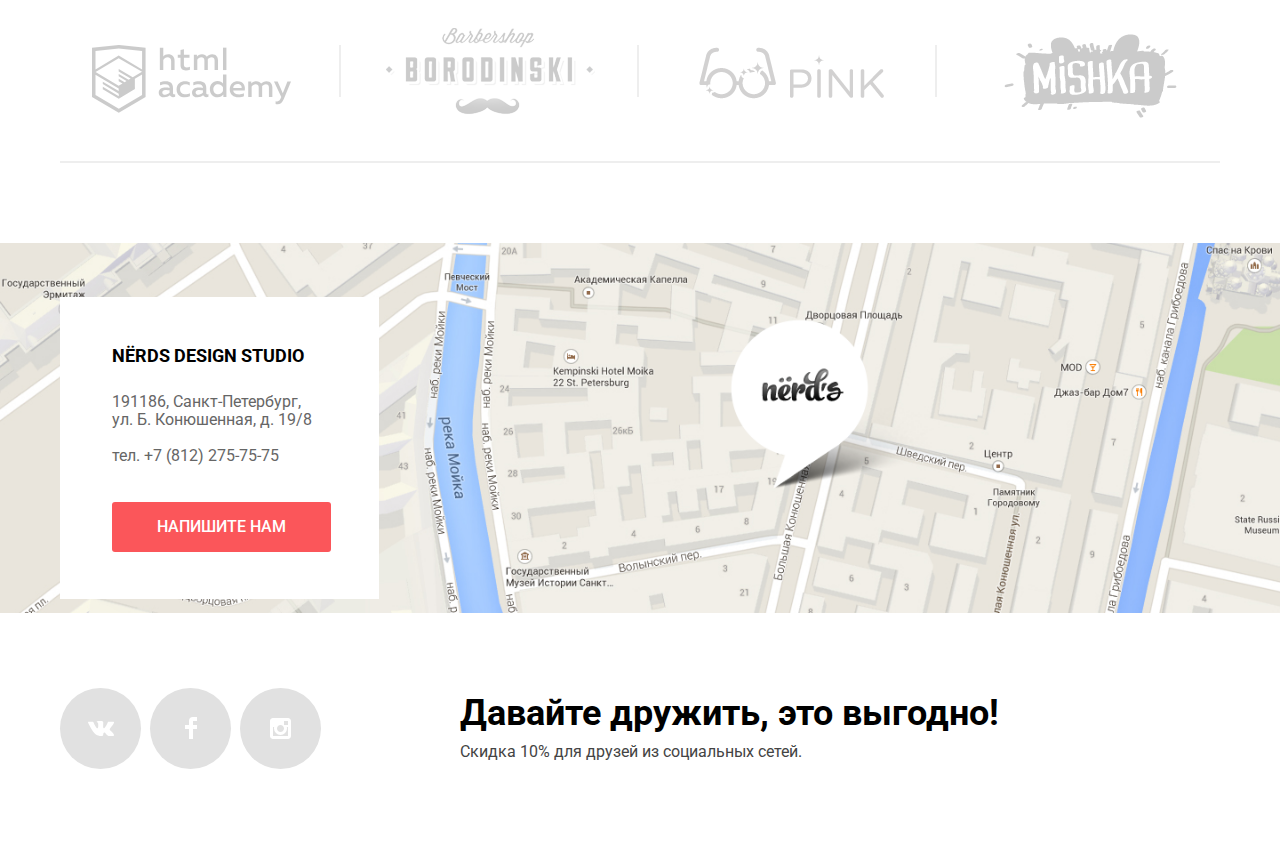
==== commit 18bc1c2e: "сосвсем совсем закончил" ====
--- a/index.html
+++ b/index.html
@@ -131,7 +131,7 @@
         		<h2 class="visually-hidden">Наши партнеры</h2>
 		        	<ul class="partners-list">
 	            	<li class="partners-item-1">
-	        			<a href="#"><img src="img/logo-html-academy.svg" width="199" height="68" alt="HTML Academy"></a>
+	        			<a href="https://htmlacademy.ru"><img src="img/logo-html-academy.svg" width="199" height="68" alt="HTML Academy"></a>
 	        		</li>
 	        		<li class="partners-item-2">
 	        			<a href="#"><img src="img/logo-borodinski.svg" width="209" height="90" alt="Borodinski"></a>
@@ -154,9 +154,9 @@
 		      	    <h2>Nёrds design studio</h2>
 		          	<p>191186, Санкт-Петербург,<br>
 		          	ул. Б. Конюшенная, д. 19/8<br><br>
-		          	тел. +7 (812) 275-75-75
-		          	</p>
-		          	<a href="#">Напишите нам</a>
+		          	<a class="tel" href="tel:+78122757575">тел. +7 (812) 275-75-75</a>
+                    </p>
+                    <a class="write-to-us" href="feedback.html">Напишите нам</a>
 	      		</section>
 	      	</div>
       	</section>
@@ -182,11 +182,11 @@
 		    </div>
 	    </div>
     </footer>
-    <form class="popup-feedback" action="https://echo.htmlacademy.ru" method="post">
+    <form class="popup-feedback popup-feedback-hidden" action="https://echo.htmlacademy.ru" method="post">
     	<div class="popup-feedback-container">
 	    	<div class="popup-feedback-header">
 	    		<h2>Напишите нам</h2>
-	        	<button class="button-close"><img src="img/close-cross.svg" alt="Закрыть"></button>
+	        	<button class="button-close"><img src="img/close-cross.svg" width="21" height="21" alt="Закрыть"></button>
 	        </div>
 	        <div class="popup-feedback-personal">
 		        <label>
--- a/css/styles.css
+++ b/css/styles.css
@@ -545,7 +545,11 @@
 	padding-top: 22px;
 }
 
-.adress a {
+.tel{
+	color: var(--grey-special);
+}
+
+.write-to-us {
 	width: 219px;
 	height: 50px;
 	display: flex;
@@ -561,11 +565,11 @@
 	margin-bottom: 47px;
 } 
 
-.adress a:hover {
+.write-to-us:hover {
 	background-color: var(--red-dark);
 }	
 
-.adress a:focus {
+.write-to-us:focus {
 	background-color: var(--red-extra-dark);
 	color: rgba(255, 255, 255, 0.3);
 	box-shadow: inset 0px 3px 0px rgba(0, 1, 1, 0.1);
@@ -573,6 +577,7 @@
 
 .social {
 	display: flex;
+	padding-bottom: 68px;
 }
 
 .social-button ul{
@@ -656,7 +661,7 @@
   	padding: 0;
   	white-space: nowrap;
   	clip-path: inset(100%);
-  	clip: rect(0 0 0 0);
+  	clip: rect(0, 0, 0, 0);
   	overflow: hidden;
 }
 
@@ -1107,16 +1112,21 @@
 /*------------------------------POPUP---------------*/
 
 .popup-feedback {
+	position: fixed;
+	right: 0;
+	left: 0;
+	margin: auto;
+	bottom: 180px;
 	width: 960px;
 	height: 590px;
-	border-color: var(--white);
-	border: 3px solid black;
+	background-color: var(--white);
+	box-shadow: 0px 20px 40px rgba(0, 0, 0, 0.4);
 }
 
 .popup-feedback-container {
-  width: 770px;
-  margin: 0 auto;
-  margin-top: 63px;
+	width: 770px;
+  	margin: 0 auto;
+  	margin-top: 63px;
 }
 .popup-feedback-header{
 	display: flex;
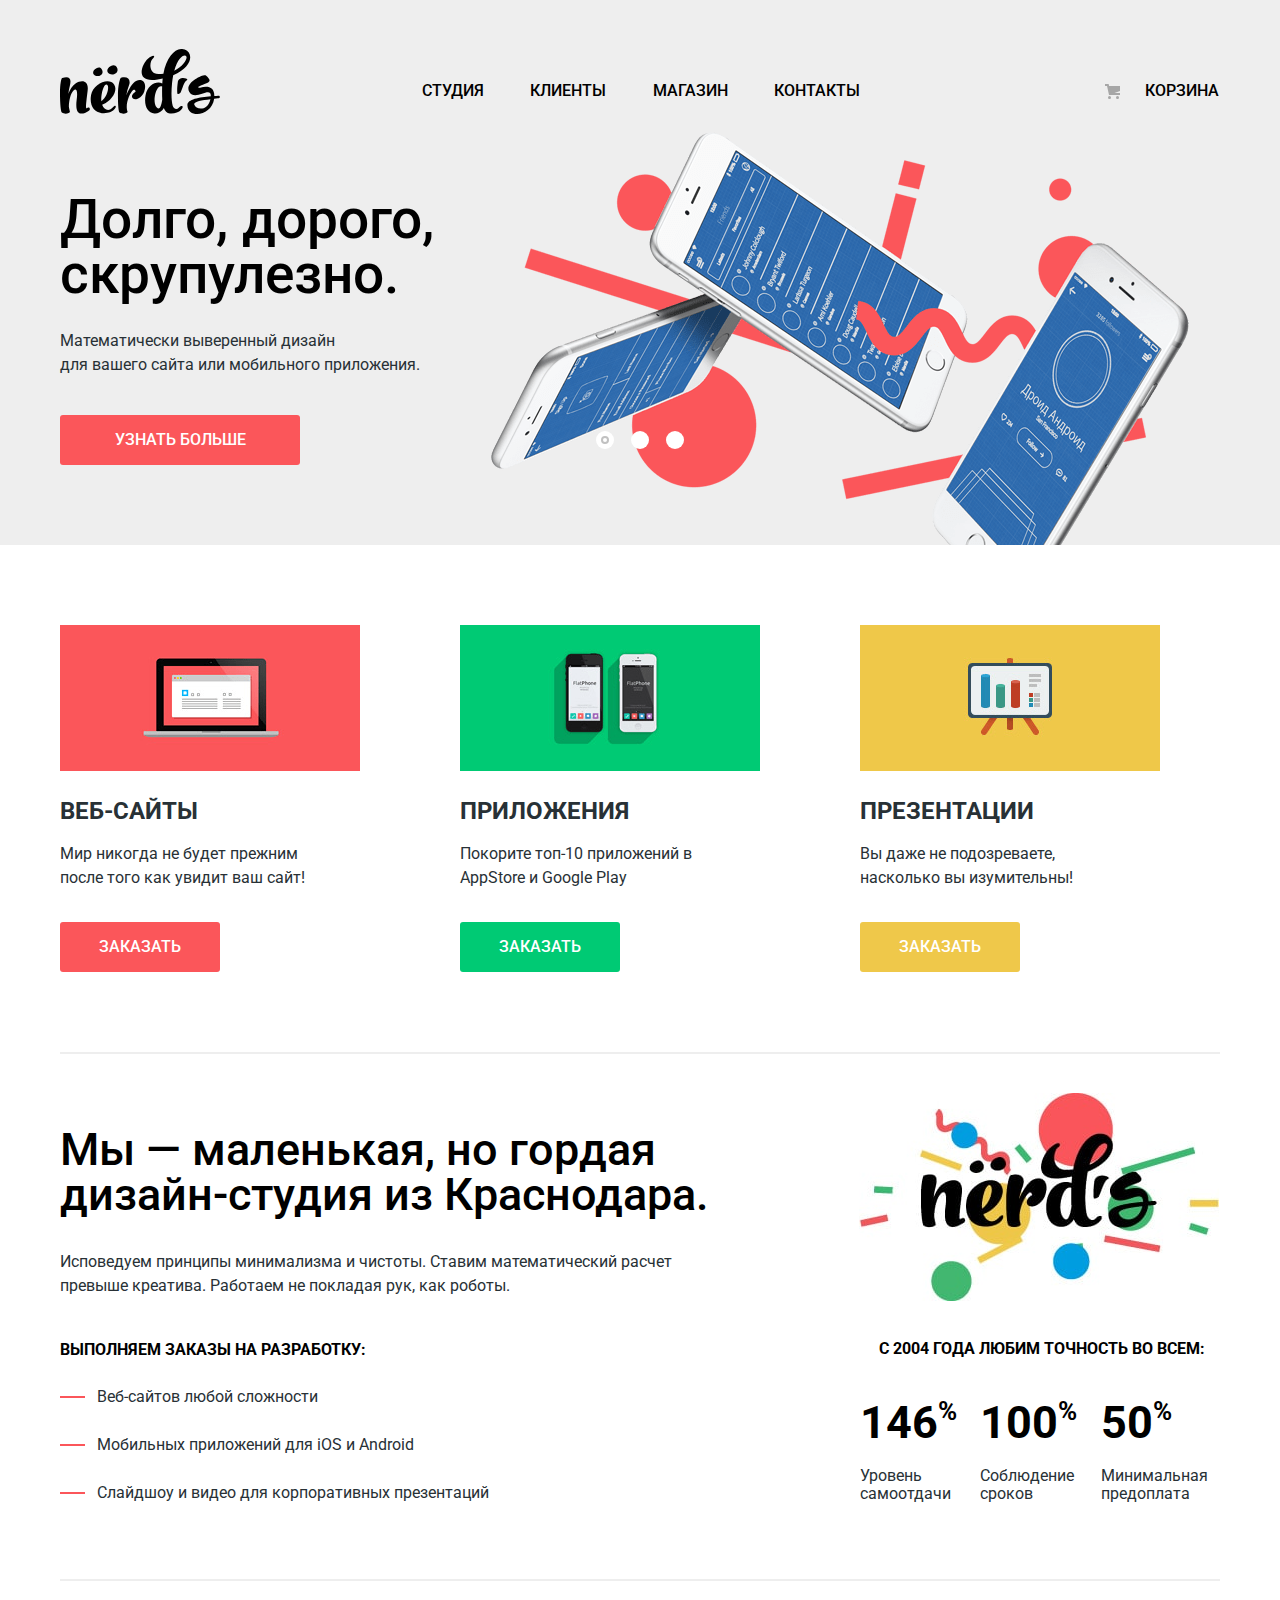
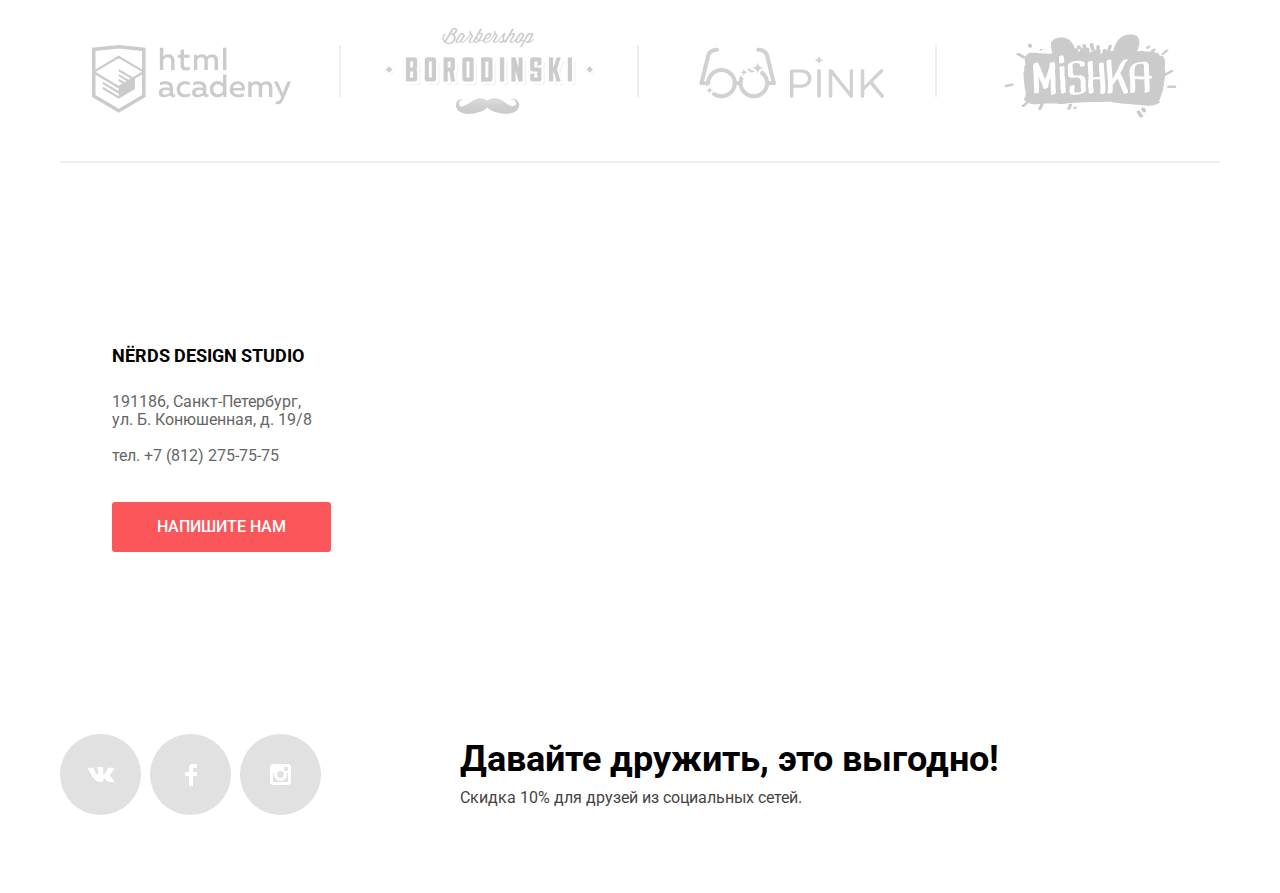
==== commit aeb90b4b: "оживление" ====
--- a/index.html
+++ b/index.html
@@ -131,7 +131,7 @@
         		<h2 class="visually-hidden">Наши партнеры</h2>
 		        	<ul class="partners-list">
 	            	<li class="partners-item-1">
-	        			<a href="https://htmlacademy.ru"><img src="img/logo-html-academy.svg" width="199" height="68" alt="HTML Academy"></a>
+	        			<a href="https://htmlacademy.ru/intensive/htmlcss"><img src="img/logo-html-academy.svg" width="199" height="68" alt="HTML Academy"></a>
 	        		</li>
 	        		<li class="partners-item-2">
 	        			<a href="#"><img src="img/logo-borodinski.svg" width="209" height="90" alt="Borodinski"></a>
@@ -148,9 +148,9 @@
     </main>
     <footer>
       	<section class="map">
-      		<a href="#"><img class="map-img" src="img/map.png" width="1180" height="416" alt="Map"></a>
+      		<iframe src="https://www.google.com/maps/embed?pb=!1m18!1m12!1m3!1d1998.6037872533277!2d30.320858716096975!3d59.93871648187614!2m3!1f0!2f0!3f0!3m2!1i1024!2i768!4f13.1!3m3!1m2!1s0x4696310fca145cc1%3A0x42b32648d8238007!2z0JHQvtC70YzRiNCw0Y8g0JrQvtC90Y7RiNC10L3QvdCw0Y8g0YPQuy4sIDE5LzgsINCh0LDQvdC60YIt0J_QtdGC0LXRgNCx0YPRgNCzLCAxOTExODY!5e0!3m2!1sru!2sru!4v1594479751576!5m2!1sru!2sru" width="100%" height="416" frameborder="0" style="border:0;" allowfullscreen="" aria-hidden="false" tabindex="0"></iframe>
       		<div class="container">
-	      		<section class="adress">
+	      		<section class="address">
 		      	    <h2>Nёrds design studio</h2>
 		          	<p>191186, Санкт-Петербург,<br>
 		          	ул. Б. Конюшенная, д. 19/8<br><br>
@@ -182,28 +182,31 @@
 		    </div>
 	    </div>
     </footer>
-    <form class="popup-feedback popup-feedback-hidden" action="https://echo.htmlacademy.ru" method="post">
-    	<div class="popup-feedback-container">
-	    	<div class="popup-feedback-header">
-	    		<h2>Напишите нам</h2>
-	        	<button class="button-close"><img src="img/close-cross.svg" width="21" height="21" alt="Закрыть"></button>
-	        </div>
-	        <div class="popup-feedback-personal">
-		        <label>
-		            <span>Ваше имя:</span>
-		            <input type="text" name="name" placeholder="Имя Фамилия" required>
-		        </label>
-		        <label>
-		            <span>Ваш email:</span>
-		            <input type="email" name="email" placeholder="email@example.com" required>
-		        </label>
+    <section class="popup">
+	    <form class="popup-feedback" action="https://echo.htmlacademy.ru" method="post">
+	    	<div class="popup-feedback-container">
+		    	<div class="popup-feedback-header">
+		    		<h2>Напишите нам</h2>
+		        	<button class="button-close"><img src="img/close-cross.svg" width="21" height="21" alt="Закрыть"></button>
+		        </div>
+		        <div class="popup-feedback-personal">
+			        <label>
+			            <span>Ваше имя:</span>
+			            <input class="popup-name" type="text" name="name" placeholder="Имя Фамилия" required>
+			        </label>
+			        <label>
+			            <span>Ваш email:</span>
+			            <input class="popup-email" type="email" name="email" placeholder="email@example.com" required>
+			        </label>
+			    </div>
+			        <label>
+			            <span>Текст письма:</span>
+			            <textarea class="popup-textarea" name="textarea" placeholder="В свободной форме" required></textarea>
+			        </label>
+			    <button class="button-submit" type="submit">Отправить</button>
 		    </div>
-		        <label>
-		            <span>Текст письма:</span>
-		            <textarea class="popup-textarea" name="textarea" placeholder="В свободной форме" required></textarea>
-		        </label>
-		    <button class="button-submit" type="submit">Отправить</button>
-	    </div>
-    </form>
+	    </form>
+	</section>
+    <script src="js/feedback.js"></script>
 </body>
 </html>
--- a/css/styles.css
+++ b/css/styles.css
@@ -1,7 +1,4 @@
 /*---------------GLOBAL---------------*/
-
-/*outline: 5px solid rgba(0, 255, 255, 0.3);
-  	outline-offset: -5px;*/
 
 :root {
 	--white: #FFFFFF;
@@ -17,7 +14,12 @@
 	--grey-for-shadow-toggle: #CFCFCF;
 	--grey-for-slider-button: #C1C1C1;
 	--grey-for-sort-arrows: #A6A6A6;
-	
+	--grey-for-focus: rgba(255, 255, 255, 0.3);
+	--grey-for-focus-shadow: rgba(0, 1, 1, 0.1);
+	--grey-for-focus-color: rgba(0, 0, 0, 0.3);
+	--grey-for-shadow-popup: rgba(0, 0, 0, 0.4);
+	--grey-for-catalog-item-hover: rgba(0, 1, 1, 0.25);
+	--grey-for-catalog-img: rgba(0, 0, 0, 0.1);
 
 	--black: #000000;
 	--black-light: #283136;
@@ -65,9 +67,6 @@
 	font-size: 55px;
 	line-height: 55px;
 }
-figure {
-	margin: 0;
-}
 
 .visually-hidden {
 	display: none;
@@ -170,6 +169,7 @@
 }
 
 .slide {
+	margin: 0;
 	display: none;
 	justify-content: space-between;
 }
@@ -218,8 +218,8 @@
 
 .slide-item a:focus {
 	background-color: var(--red-extra-dark);
-	color: rgba(255, 255, 255, 0.3);
-	box-shadow: inset 0px 3px 0px rgba(0, 1, 1, 0.1);
+	color: var(--grey-for-focus);
+	box-shadow: inset 0px 3px 0px var(--grey-for-focus-shadow);
 }
 
 .slide1 {
@@ -324,8 +324,8 @@
 
 .services-website a:focus {
 	background-color: var(--red-extra-dark);
-	color: rgba(255, 255, 255, 0.3);
-	box-shadow: inset 0px 3px 0px rgba(0, 1, 1, 0.1);
+	color: var(--grey-for-focus);
+	box-shadow: inset 0px 3px 0px var(--grey-for-focus-shadow);
 }
 
 .services-apps a {
@@ -338,8 +338,8 @@
 
 .services-apps a:focus {
 	background-color: var(--green-extra-dark);
-	color: rgba(255, 255, 255, 0.3);
-	box-shadow: inset 0px 3px 0px rgba(0, 1, 1, 0.1);
+	color: var(--grey-for-focus);
+	box-shadow: inset 0px 3px 0px var(--grey-for-focus-shadow);
 }
 
 .services-presentation a {
@@ -352,8 +352,8 @@
 
 .services-presentation a:focus {
 	background-color: var(--yellow-extra-dark);
-	color: rgba(255, 255, 255, 0.3);
-	box-shadow: inset 0px 3px 0px rgba(0, 1, 1, 0.1);
+	color: var(--grey-for-focus);
+	box-shadow: inset 0px 3px 0px var(--grey-for-focus-shadow);
 }
 
 .main-article p, .list-jobs {
@@ -518,7 +518,7 @@
 	width: 100%;
 }
 
-.adress {
+.address {
 	box-sizing: border-box;
 	position: absolute;
 	top: 54px;
@@ -530,7 +530,7 @@
 	margin-bottom: 117px;
 }
 
-.adress h2 {
+.address h2 {
 	margin: 0;
 	padding-top: 44px;
 	font-weight: 700;
@@ -540,7 +540,7 @@
 	color: var(--black);
 }
 
-.adress p {
+.address p {
 	margin: 0;
 	padding-top: 22px;
 }
@@ -571,8 +571,8 @@
 
 .write-to-us:focus {
 	background-color: var(--red-extra-dark);
-	color: rgba(255, 255, 255, 0.3);
-	box-shadow: inset 0px 3px 0px rgba(0, 1, 1, 0.1);
+	color: var(--grey-for-focus);
+	box-shadow: inset 0px 3px 0px var(--grey-for-focus-shadow);
 }
 
 .social {
@@ -629,7 +629,7 @@
 
 .social-button a:focus {
 	background-color: var(--red-extra-dark);
-	box-shadow: inset 0px 3px 0px rgba(0, 1, 1, 0.1);
+	box-shadow: inset 0px 3px 0px var(--grey-for-focus-shadow);
 }
 
 .social-button a:focus .social-svg {
@@ -956,8 +956,8 @@
 
 .button-submit-form:focus {
 	background-color: var(--grey-extra-dark);
-	color: rgba(0, 0, 0, 0.3);
-	box-shadow: inset 0px 3px 0px rgba(0, 1, 1, 0.1);
+	color: var(--grey-for-focus-color)
+	box-shadow: inset 0px 3px 0px var(--grey-for-focus-shadow);
 }
 
 .catalog {
@@ -979,7 +979,7 @@
 
 .catalog-item-img {
 	box-sizing: border-box;
-	border: 1px solid rgba(0, 0, 0, 0.1);
+	border: 1px solid var(--grey-for-catalog-img);
 	border-radius: 0 0 5px 5px;
 }
 
@@ -1014,7 +1014,7 @@
 }
 
 .catalog-item:hover {
-box-shadow: 0px 6px 15px rgba(0, 1, 1, 0.25);
+	box-shadow: 0px 6px 15px var(--grey-for-catalog-item-hover);
 }
 
 .catalog-item-caption h3 {
@@ -1039,7 +1039,7 @@
 
 a.caption-header:focus {
 	color: var(--black);
-	color: rgba(0, 0, 0, 0.3);
+	color: var(--grey-for-focus-color)
 }
 
 a.buy {
@@ -1062,8 +1062,8 @@
 
 a.buy:focus {
 	background-color: var(--red-extra-dark);
-	color: rgba(255, 255, 255, 0.3); 
-	box-shadow: inset 0px 3px 0px rgba(0, 1, 1, 0.1);
+	color: var(--grey-for-focus); 
+	box-shadow: inset 0px 3px 0px var(--grey-for-focus-shadow);
 }
 
 .page-button {
@@ -1096,10 +1096,11 @@
 .page-button a:hover {
 	background-color: var(--grey-dark);
 }
+
 .page-button a:focus {
-	color: rgba(0, 0, 0, 0.3);
+	color: var(--grey-for-focus-color)
 	background-color: var(--grey-extra-dark);
-	box-shadow: inset 0px 3px 0px rgba(0, 1, 1, 0.1);
+	box-shadow: inset 0px 3px 0px var(--grey-for-focus-shadow);
 }
 
 a.page-button-current, a.page-button-current:hover { 
@@ -1111,7 +1112,12 @@
 
 /*------------------------------POPUP---------------*/
 
+.popup {
+	display: none;
+}
+
 .popup-feedback {
+	animation: bounce 0.6s;
 	position: fixed;
 	right: 0;
 	left: 0;
@@ -1120,7 +1126,7 @@
 	width: 960px;
 	height: 590px;
 	background-color: var(--white);
-	box-shadow: 0px 20px 40px rgba(0, 0, 0, 0.4);
+	box-shadow: 0px 20px 40px var(--grey-for-shadow-popup);
 }
 
 .popup-feedback-container {
@@ -1148,6 +1154,7 @@
 	border: none;
 	background-color: inherit;
 	opacity: 0.3;
+	cursor: pointer;
 }
 
 .button-close:hover {
@@ -1238,11 +1245,54 @@
 .button-submit:focus {
 	border: none;
 	background-color: var(--red-extra-dark);
-	color: rgba(255, 255, 255, 0.3);
-	box-shadow: inset 0px 3px 0px rgba(0, 1, 1, 0.1);
-}
-
-.popup-feedback-hidden {
-	display: none;
-}
-
+	color: var(--grey-for-focus);
+	box-shadow: inset 0px 3px 0px var(--grey-for-focus-shadow);
+}
+
+.popup-feedback-active {
+	display: block;
+}
+
+@keyframes bounce {
+  0% {
+    transform: translateY(-2000px);
+  }
+
+  70% {
+    transform: translateY(30px);
+  }
+
+  90% {
+    transform: translateY(-10px);
+  }
+
+  100% {
+    transform: translateY(0);
+  }
+}
+
+@keyframes shake {
+  0%,
+  100% {
+    transform: translateX(0);
+  }
+
+  10%,
+  30%,
+  50%,
+  70%,
+  90% {
+    transform: translateX(-10px);
+  }
+
+  20%,
+  40%,
+  60%,
+  80% {
+    transform: translateX(10px);
+  }
+}
+
+.popup-error {
+	animation: shake 0.6s;
+}